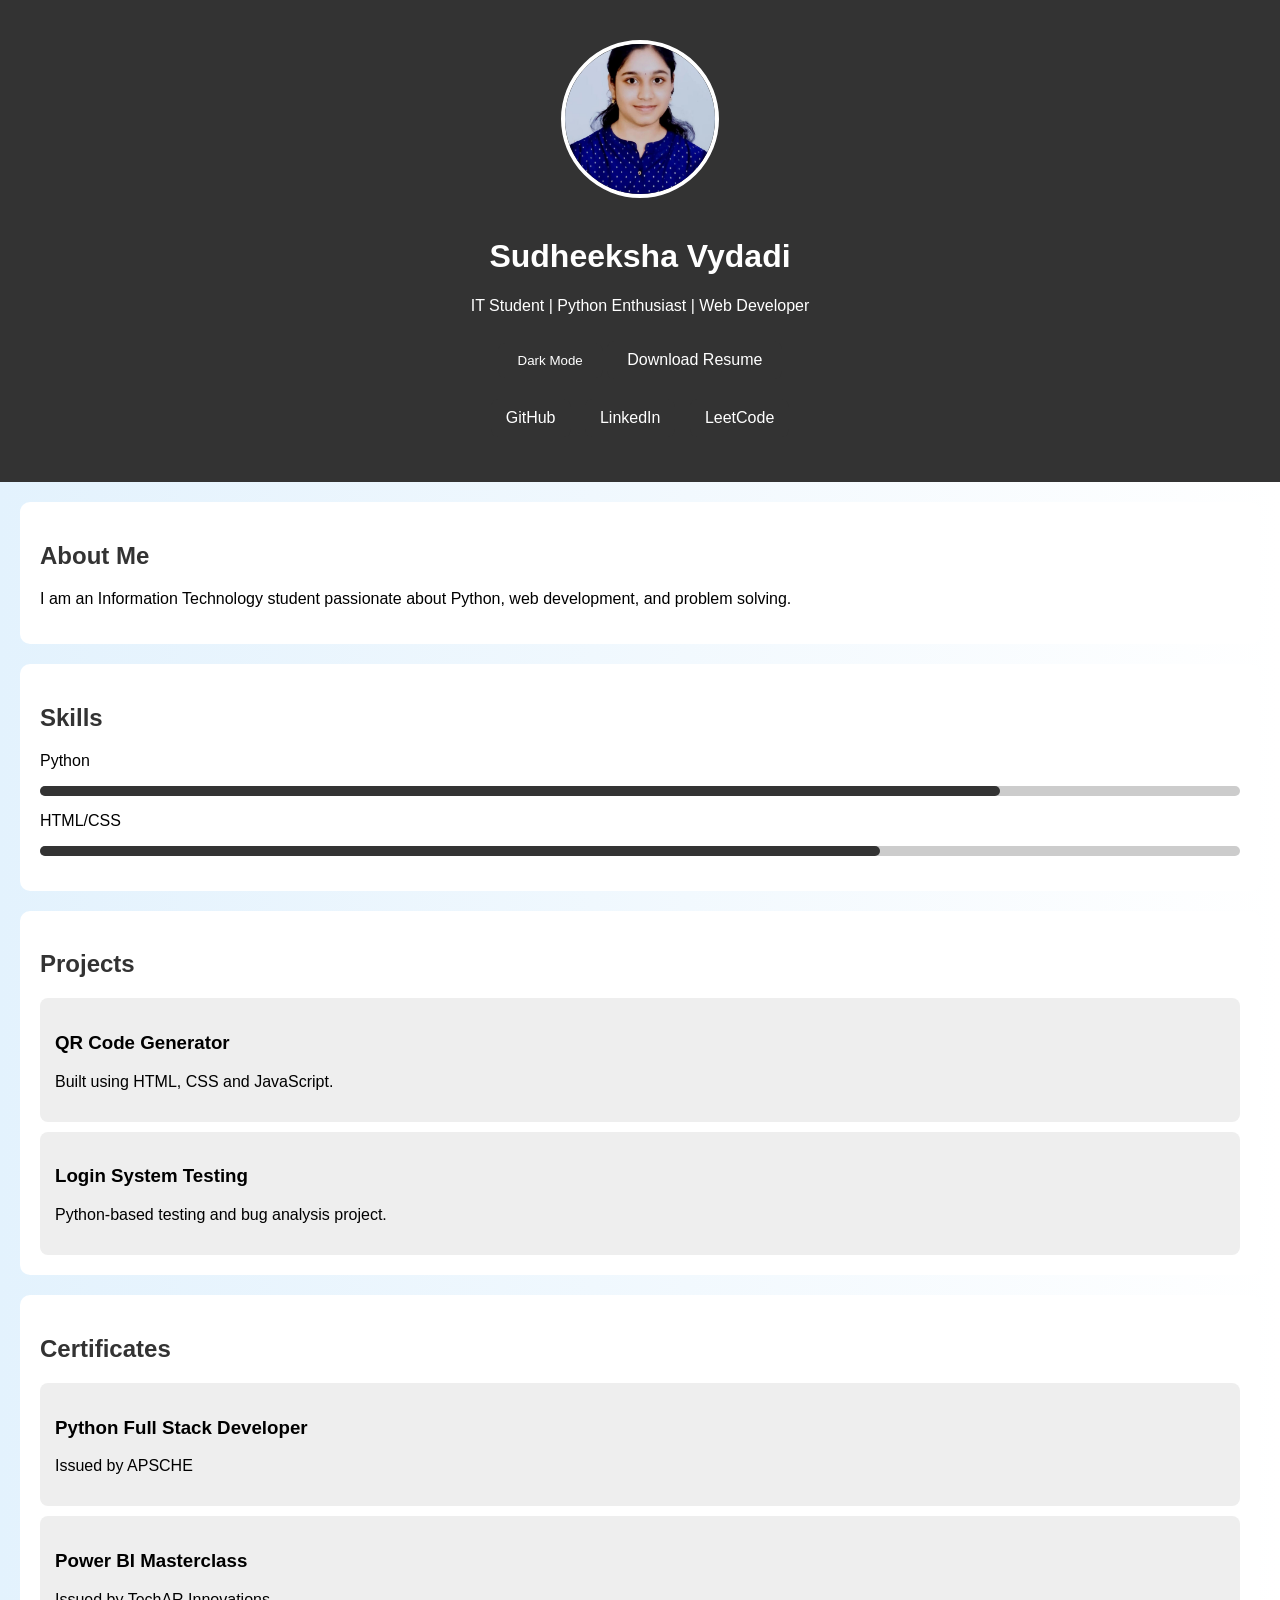
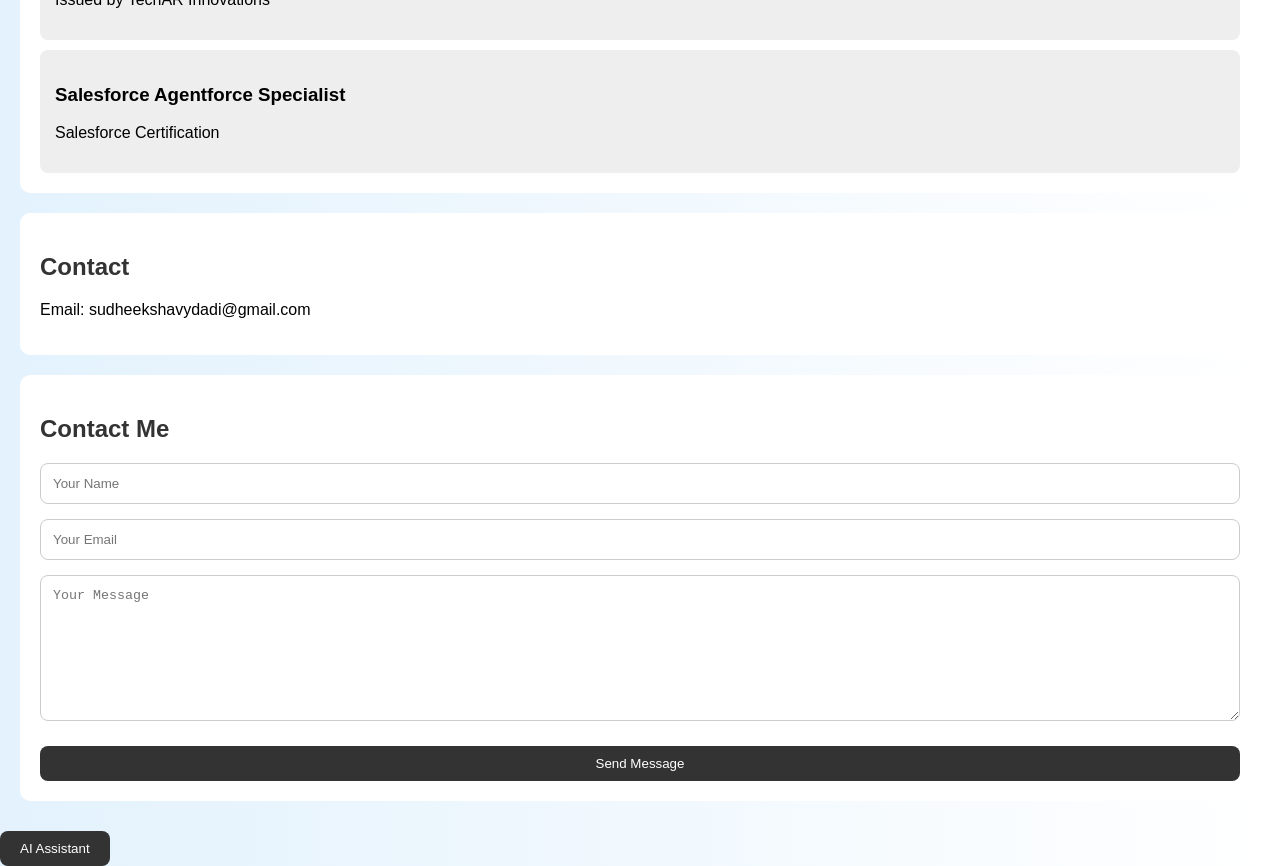
==== index.html @ f21e0cd6 "Add files via upload" ====
<!DOCTYPE html>
<html lang="en">
<head>
    <meta charset="UTF-8">
    <meta name="viewport" content="width=device-width, initial-scale=1.0">
    <title>Sudheeksha Portfolio</title>
    <link rel="stylesheet" href="style.css">
</head>
<body>

    <header>

    <img src="images/profile.jpg" alt="Profile Photo" class="profile-pic">

    <h1>Sudheeksha Vydadi</h1>

    <p>
        IT Student | Python Enthusiast | Web Developer
        <span id="typing"></span>
    </p>

    <button onclick="darkMode()" class="btn">
        Dark Mode
    </button>

<a href="resume.pdf" download class="btn">
    Download Resume
</a>

<div class="social-links">

    <a href="https://github.com/Sudheeksha02 /" target="_blank">GitHub</a>

    <a href="www.linkedin.com/in/sudheeksha-vydadi-b75727293/" target="_blank">LinkedIn</a>

    <a href="https://leetcode.com/u/vydadisudheeksha/" target="_blank">LeetCode</a>

</div>
    </header>

    <section class="about">
        <h2>About Me</h2>
        <p>
            I am an Information Technology student passionate about Python,
            web development, and problem solving.
        </p>
    </section>

    <section class="skills">

    <h2>Skills</h2>

    <p>Python</p>
    <div class="bar">
        <div class="python"></div>
    </div>

    <p>HTML/CSS</p>
    <div class="bar">
        <div class="html"></div>
    </div>

    </section>

    <section class="projects">
        <h2>Projects</h2>

        <div class="project-card">
            <h3>QR Code Generator</h3>
            <p>Built using HTML, CSS and JavaScript.</p>
        </div>

        <div class="project-card">
            <h3>Login System Testing</h3>
            <p>Python-based testing and bug analysis project.</p>
        </div>

    </section>

<section class="certificates">

    <h2>Certificates</h2>

    <div class="project-card">
        <h3>Python Full Stack Developer</h3>
        <p>Issued by APSCHE</p>
    </div>

    <div class="project-card">
        <h3>Power BI Masterclass</h3>
        <p>Issued by TechAR Innovations</p>
    </div>

    <div class="project-card">
        <h3>Salesforce Agentforce Specialist</h3>
        <p>Salesforce Certification</p>
    </div>

</section>

    <section class="contact">
        <h2>Contact</h2>
        <p>Email: sudheekshavydadi@gmail.com</p>
    </section>

    <script src="script.js"></script>

    <section class="contact-form">

    <h2>Contact Me</h2>

    <form>

        <input type="text" placeholder="Your Name" required>

        <input type="email" placeholder="Your Email" required>

        <textarea placeholder="Your Message"></textarea>

        <button type="submit" class="btn">
            Send Message
        </button>

    </form>

</section>

<div class="chatbot">

    <button onclick="showMessage()" class="btn">
        AI Assistant
    </button>

</div>

</body>
</html>
---- style.css ----
html {
    scroll-behavior: smooth;
}
body {
    font-family: Arial, sans-serif;
    margin: 0;
    padding: 0;
    background: linear-gradient(to right, #e3f2fd, #ffffff);
}

header {
    background-color: #333;
    color: white;
    text-align: center;
    padding: 40px;
}

section {
    padding: 20px;
    margin: 20px;
    background: white;
    border-radius: 10px;
}

h2 {
    color: #333;
}

.project-card {
    background: #eee;
    padding: 15px;
    margin-top: 10px;
    border-radius: 8px;
}

.profile-pic {
    width: 150px;
    height: 150px;
    border-radius: 50%;
    object-fit: cover;
    border: 4px solid white;
    margin-bottom: 15px;
}

.project-card:hover {
    transform: scale(1.03);
    background: #dfe9f3;
}

.bar {
    width: 100%;
    background: #ccc;
    border-radius: 10px;
    margin-bottom: 15px;
}

.python {
    width: 80%;
    height: 10px;
    background: #333;
    border-radius: 10px;
}

.html {
    width: 70%;
    height: 10px;
    background: #333;
    border-radius: 10px;
}

.social-links {
    margin-top: 15px;
}

.social-links a {
    text-decoration: none;
    color: white;
    background: #333;
    padding: 10px 15px;
    margin: 5px;
    border-radius: 8px;
    display: inline-block;
}

.social-links a:hover {
    background: #555;
}

@media (max-width: 768px) {

    header {
        padding: 20px;
    }

    .profile-pic {
        width: 120px;
        height: 120px;
    }

    section {
        margin: 10px;
        padding: 15px;
    }

    h1 {
        font-size: 24px;
    }

}

.btn {
    background: #333;
    color: white;
    padding: 10px 20px;
    border: none;
    border-radius: 8px;
    text-decoration: none;
    cursor: pointer;
    margin-top: 10px;
    display: inline-block;
}

.btn:hover {
    background: #555;
}

section {
    animation: fadeIn 1s ease;
}

@keyframes fadeIn {

    from {
        opacity: 0;
        transform: translateY(20px);
    }

    to {
        opacity: 1;
        transform: translateY(0);
    }
}

.contact-form form {
    display: flex;
    flex-direction: column;
}

.contact-form input,
.contact-form textarea {

    margin-bottom: 15px;
    padding: 12px;
    border-radius: 8px;
    border: 1px solid #ccc;
}

.contact-form textarea {
    height: 120px;
}
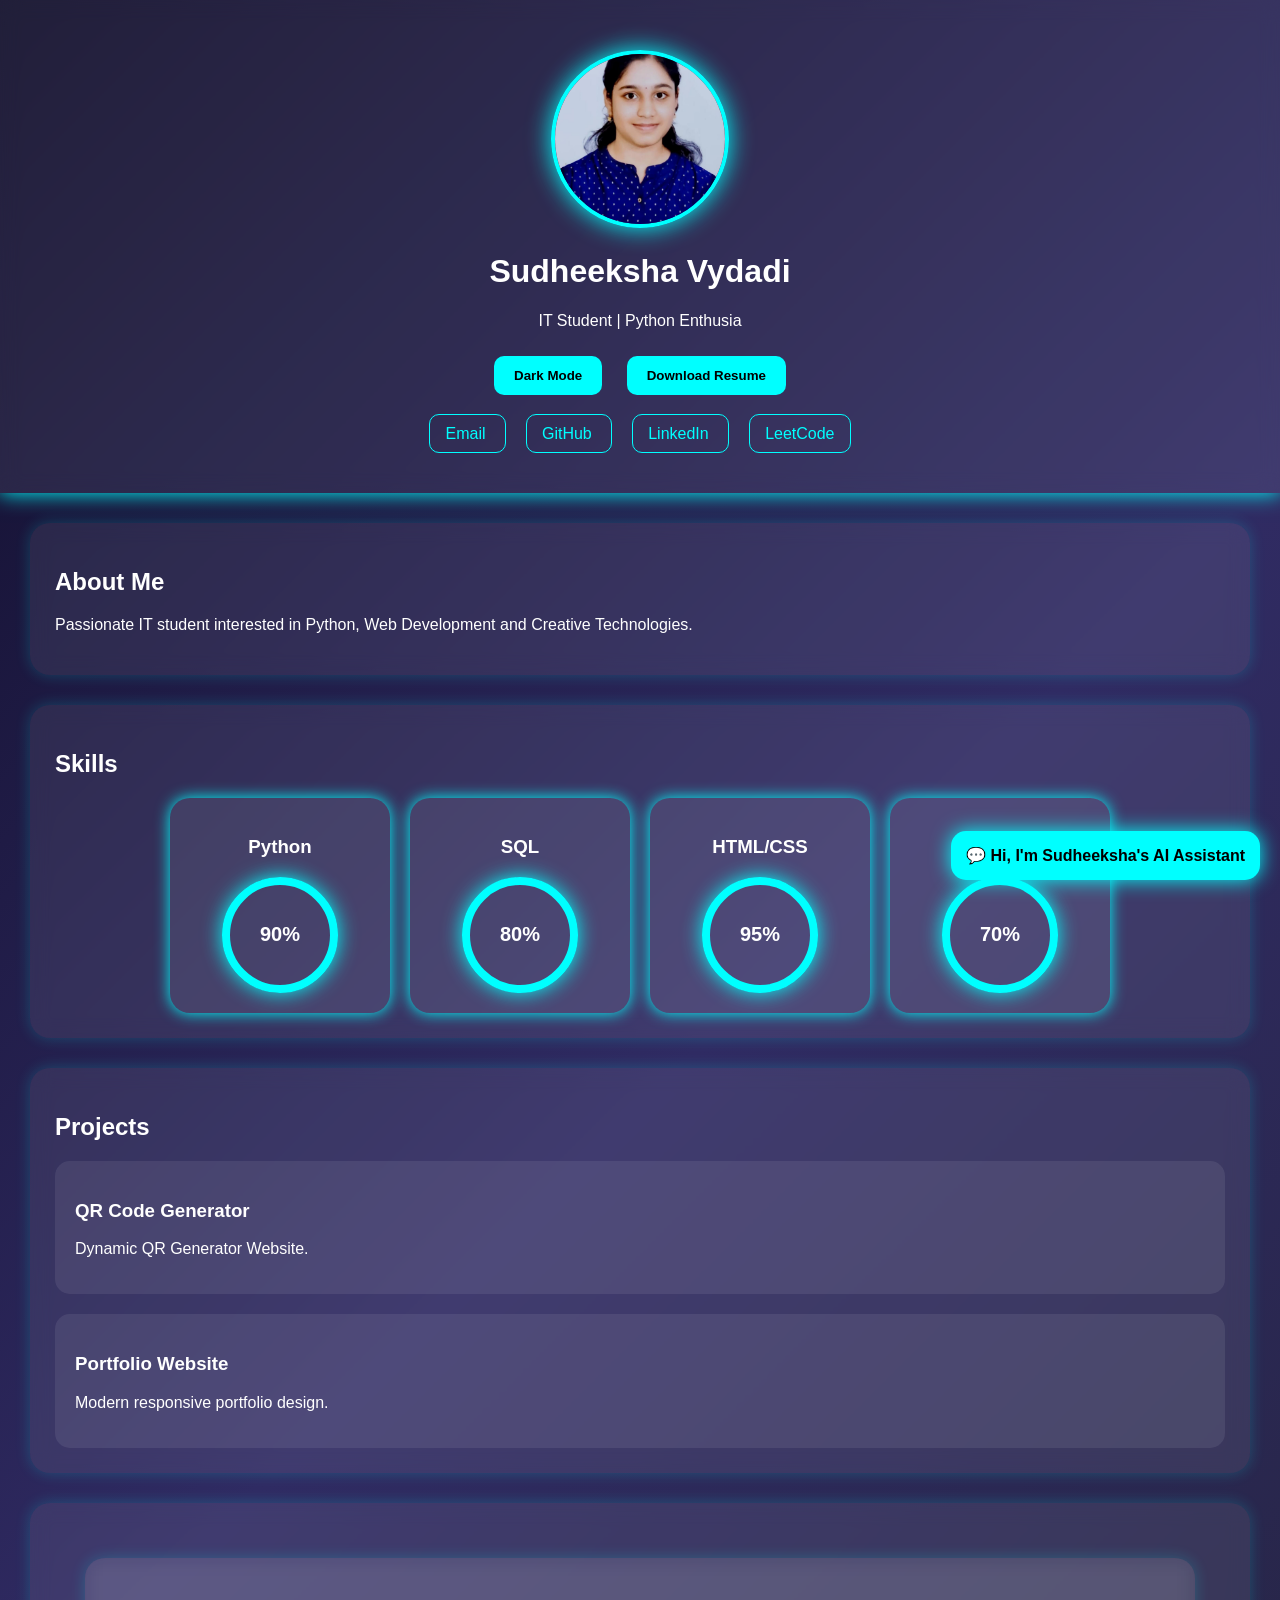
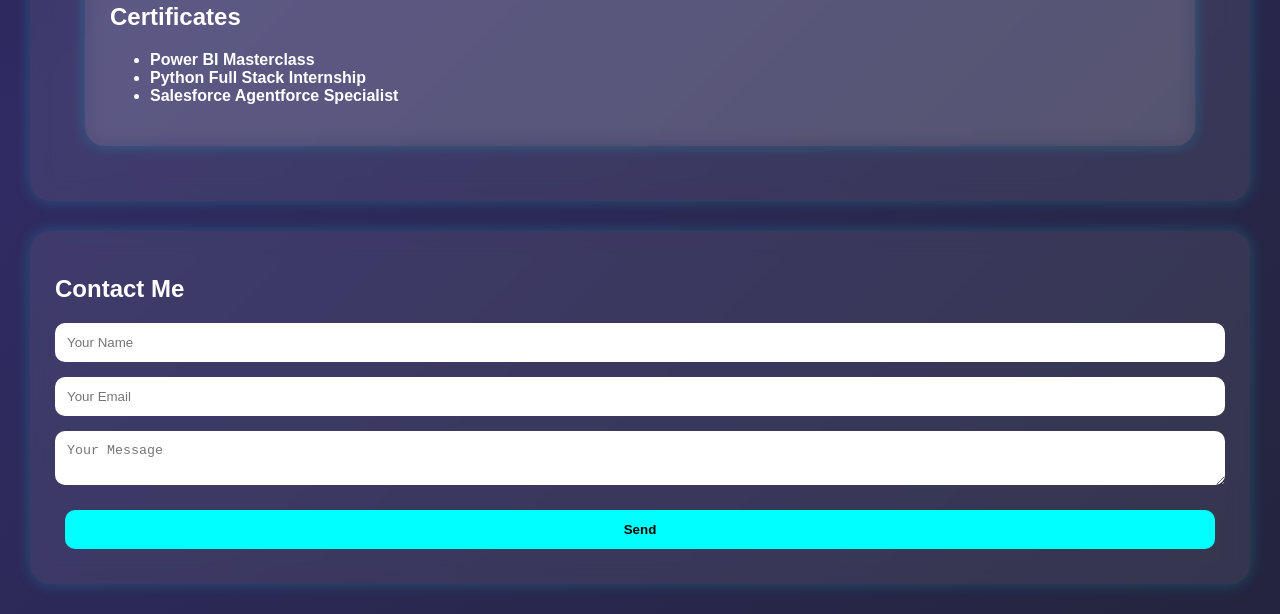
==== commit 1a9ab3ba: "Add files via upload" ====
--- a/index.html
+++ b/index.html
@@ -1,137 +1,184 @@
 <!DOCTYPE html>
 <html lang="en">
+
 <head>
+
     <meta charset="UTF-8">
+
     <meta name="viewport" content="width=device-width, initial-scale=1.0">
+
     <title>Sudheeksha Portfolio</title>
+
     <link rel="stylesheet" href="style.css">
+
 </head>
+
 <body>
+
+  <div id="progress-bar"></div>
 
     <header>
 
-    <img src="images/profile.jpg" alt="Profile Photo" class="profile-pic">
+        <img src="images/profile.jpg" class="profile-pic">
 
-    <h1>Sudheeksha Vydadi</h1>
+        <h1>Sudheeksha Vydadi</h1>
 
-    <p>
-        IT Student | Python Enthusiast | Web Developer
-        <span id="typing"></span>
-    </p>
+        <p>
+            IT Student |
+            <span id="typing"></span>
+        </p>
 
-    <button onclick="darkMode()" class="btn">
-        Dark Mode
-    </button>
+        <button onclick="darkMode()" class="btn">
+            Dark Mode
+        </button>
 
-<a href="resume.pdf" download class="btn">
-    Download Resume
-</a>
+        <a href="resume.pdf" target="_blank">
+            <button class="btn">
+                Download Resume
+            </button>
+        </a>
 
 <div class="social-links">
 
-    <a href="https://github.com/Sudheeksha02 /" target="_blank">GitHub</a>
+    <a href="mailto:sudheekshavydadi@gmail.com" target="_blank">
+        Email
+    </a>
 
-    <a href="www.linkedin.com/in/sudheeksha-vydadi-b75727293/" target="_blank">LinkedIn</a>
+    <a href="https://github.com/Sudheeksha02" target="_blank">
+        GitHub
+    </a>
 
-    <a href="https://leetcode.com/u/vydadisudheeksha/" target="_blank">LeetCode</a>
+    <a href="https://linkedin.com/in/sudheeksha-vydadi-b75727293" target="_blank">
+        LinkedIn
+    </a>
+
+    <a href="https://leetcode.com/u/vydadisudheeksha/" target="_blank">
+        LeetCode
+    </a>
 
 </div>
+
     </header>
 
-    <section class="about">
+    <section>
+
         <h2>About Me</h2>
+
         <p>
-            I am an Information Technology student passionate about Python,
-            web development, and problem solving.
+            Passionate IT student interested in
+            Python, Web Development and Creative Technologies.
         </p>
-    </section>
-
-    <section class="skills">
-
-    <h2>Skills</h2>
-
-    <p>Python</p>
-    <div class="bar">
-        <div class="python"></div>
-    </div>
-
-    <p>HTML/CSS</p>
-    <div class="bar">
-        <div class="html"></div>
-    </div>
 
     </section>
 
-    <section class="projects">
+    <section>
+
+        <h2>Skills</h2>
+
+        <div class="skills-container">
+
+            <div class="skill-card">
+                <h3>Python</h3>
+                <div class="circle">90%</div>
+            </div>
+
+            <div class="skill-card">
+                <h3>SQL</h3>
+                <div class="circle">80%</div>
+            </div>
+
+            <div class="skill-card">
+                <h3>HTML/CSS</h3>
+                <div class="circle">95%</div>
+            </div>
+
+            <div class="skill-card">
+                <h3>JavaScript</h3>
+                <div class="circle">70%</div>
+            </div>
+
+        </div>
+
+    </section>
+
+    <section>
+
         <h2>Projects</h2>
 
         <div class="project-card">
             <h3>QR Code Generator</h3>
-            <p>Built using HTML, CSS and JavaScript.</p>
+            <p>Dynamic QR Generator Website.</p>
         </div>
 
         <div class="project-card">
-            <h3>Login System Testing</h3>
-            <p>Python-based testing and bug analysis project.</p>
+            <h3>Portfolio Website</h3>
+            <p>Modern responsive portfolio design.</p>
         </div>
 
     </section>
 
-<section class="certificates">
+    <section>
+        <section class="certificates">
 
     <h2>Certificates</h2>
 
-    <div class="project-card">
-        <h3>Python Full Stack Developer</h3>
-        <p>Issued by APSCHE</p>
-    </div>
+    <ul>
 
-    <div class="project-card">
-        <h3>Power BI Masterclass</h3>
-        <p>Issued by TechAR Innovations</p>
-    </div>
+        <li>
+            <a href="#" target="_blank">
+                Power BI Masterclass
+            </a>
+        </li>
 
-    <div class="project-card">
-        <h3>Salesforce Agentforce Specialist</h3>
-        <p>Salesforce Certification</p>
-    </div>
+        <li>
+            <a href="#" target="_blank">
+                Python Full Stack Internship
+            </a>
+        </li>
+
+        <li>
+            <a href="#" target="_blank">
+                Salesforce Agentforce Specialist
+            </a>
+        </li>
+
+    </ul>
 
 </section>
+        </ul>
 
-    <section class="contact">
-        <h2>Contact</h2>
-        <p>Email: sudheekshavydadi@gmail.com</p>
     </section>
+
+    <section class="contact-form">
+
+        <h2>Contact Me</h2>
+
+        <form action="https://formsubmit.co/sudheekshavydadi@gmail.com" method="POST">
+
+            <input type="text" placeholder="Your Name">
+
+            <input type="email" placeholder="Your Email">
+
+            <textarea placeholder="Your Message"></textarea>
+
+            <button type="submit" class="btn">
+                Send
+            </button>
+
+        </form>
+
+    </section>
+
+    <div class="chatbot">
+
+        💬 Hi, I'm Sudheeksha's AI Assistant
+
+    </div>
 
     <script src="script.js"></script>
 
-    <section class="contact-form">
-
-    <h2>Contact Me</h2>
-
-    <form>
-
-        <input type="text" placeholder="Your Name" required>
-
-        <input type="email" placeholder="Your Email" required>
-
-        <textarea placeholder="Your Message"></textarea>
-
-        <button type="submit" class="btn">
-            Send Message
-        </button>
-
-    </form>
-
-</section>
-
-<div class="chatbot">
-
-    <button onclick="showMessage()" class="btn">
-        AI Assistant
-    </button>
-
-</div>
+  <div class="particles"></div>
 
 </body>
+
 </html>
--- a/style.css
+++ b/style.css
@@ -1,148 +1,174 @@
-html {
-    scroll-behavior: smooth;
-}
 body {
+
+    margin: 0;
+
     font-family: Arial, sans-serif;
-    margin: 0;
-    padding: 0;
-    background: linear-gradient(to right, #e3f2fd, #ffffff);
+
+    background: linear-gradient(
+        135deg,
+        #0f0c29,
+        #302b63,
+        #24243e
+    );
+
+    color: white;
 }
 
 header {
-    background-color: #333;
-    color: white;
+
     text-align: center;
-    padding: 40px;
+
+    padding: 50px;
+
+    background: rgba(255,255,255,0.08);
+
+    backdrop-filter: blur(10px);
+
+    box-shadow: 0 0 20px cyan;
+}
+
+.profile-pic {
+
+    width: 170px;
+
+    height: 170px;
+
+    border-radius: 50%;
+
+    border: 4px solid cyan;
+
+    object-fit: cover;
+
+    box-shadow: 0 0 25px cyan;
+}
+
+.btn {
+
+    margin: 10px;
+
+    padding: 12px 20px;
+
+    border: none;
+
+    border-radius: 10px;
+
+    background: cyan;
+
+    color: black;
+
+    font-weight: bold;
+
+    cursor: pointer;
+
+    transition: 0.4s;
+}
+
+.btn:hover {
+
+    transform: scale(1.1);
+
+    box-shadow: 0 0 20px cyan;
 }
 
 section {
+
+    margin: 30px;
+
+    padding: 25px;
+
+    border-radius: 20px;
+
+    background: rgba(255,255,255,0.08);
+
+    backdrop-filter: blur(10px);
+
+    box-shadow: 0 0 15px rgba(0,255,255,0.2);
+
+    transition: 0.4s;
+}
+
+section:hover {
+
+    transform: translateY(-5px);
+
+    box-shadow: 0 0 25px cyan;
+}
+
+.skills-container {
+
+    display: flex;
+
+    flex-wrap: wrap;
+
+    gap: 20px;
+
+    justify-content: center;
+}
+
+.skill-card {
+
+    width: 180px;
+
     padding: 20px;
-    margin: 20px;
-    background: white;
-    border-radius: 10px;
-}
-
-h2 {
-    color: #333;
+
+    border-radius: 20px;
+
+    text-align: center;
+
+    background: rgba(255,255,255,0.08);
+
+    box-shadow: 0 0 15px cyan;
+}
+
+.circle {
+
+    width: 100px;
+
+    height: 100px;
+
+    margin: auto;
+
+    border-radius: 50%;
+
+    border: 8px solid cyan;
+
+    display: flex;
+
+    justify-content: center;
+
+    align-items: center;
+
+    font-size: 20px;
+
+    font-weight: bold;
+
+    box-shadow: 0 0 20px cyan;
 }
 
 .project-card {
-    background: #eee;
-    padding: 15px;
-    margin-top: 10px;
-    border-radius: 8px;
-}
-
-.profile-pic {
-    width: 150px;
-    height: 150px;
-    border-radius: 50%;
-    object-fit: cover;
-    border: 4px solid white;
-    margin-bottom: 15px;
+
+    padding: 20px;
+
+    margin-top: 20px;
+
+    border-radius: 15px;
+
+    background: rgba(255,255,255,0.08);
+
+    transition: 0.4s;
 }
 
 .project-card:hover {
+
     transform: scale(1.03);
-    background: #dfe9f3;
-}
-
-.bar {
-    width: 100%;
-    background: #ccc;
-    border-radius: 10px;
-    margin-bottom: 15px;
-}
-
-.python {
-    width: 80%;
-    height: 10px;
-    background: #333;
-    border-radius: 10px;
-}
-
-.html {
-    width: 70%;
-    height: 10px;
-    background: #333;
-    border-radius: 10px;
-}
-
-.social-links {
-    margin-top: 15px;
-}
-
-.social-links a {
-    text-decoration: none;
-    color: white;
-    background: #333;
-    padding: 10px 15px;
-    margin: 5px;
-    border-radius: 8px;
-    display: inline-block;
-}
-
-.social-links a:hover {
-    background: #555;
-}
-
-@media (max-width: 768px) {
-
-    header {
-        padding: 20px;
-    }
-
-    .profile-pic {
-        width: 120px;
-        height: 120px;
-    }
-
-    section {
-        margin: 10px;
-        padding: 15px;
-    }
-
-    h1 {
-        font-size: 24px;
-    }
-
-}
-
-.btn {
-    background: #333;
-    color: white;
-    padding: 10px 20px;
-    border: none;
-    border-radius: 8px;
-    text-decoration: none;
-    cursor: pointer;
-    margin-top: 10px;
-    display: inline-block;
-}
-
-.btn:hover {
-    background: #555;
-}
-
-section {
-    animation: fadeIn 1s ease;
-}
-
-@keyframes fadeIn {
-
-    from {
-        opacity: 0;
-        transform: translateY(20px);
-    }
-
-    to {
-        opacity: 1;
-        transform: translateY(0);
-    }
+
+    box-shadow: 0 0 20px cyan;
 }
 
 .contact-form form {
+
     display: flex;
+
     flex-direction: column;
 }
 
@@ -150,11 +176,130 @@
 .contact-form textarea {
 
     margin-bottom: 15px;
+
     padding: 12px;
-    border-radius: 8px;
-    border: 1px solid #ccc;
-}
-
-.contact-form textarea {
-    height: 120px;
+
+    border-radius: 10px;
+
+    border: none;
+}
+
+.chatbot {
+
+    position: fixed;
+
+    bottom: 20px;
+
+    right: 20px;
+
+    background: cyan;
+
+    color: black;
+
+    padding: 15px;
+
+    border-radius: 15px;
+
+    font-weight: bold;
+
+    box-shadow: 0 0 20px cyan;
+}
+
+.dark {
+
+    background: black;
+}
+
+@media (max-width: 768px) {
+
+    .skills-container {
+
+        flex-direction: column;
+
+        align-items: center;
+    }
+
+    section {
+
+        margin: 15px;
+    }
+}
+
+.social-links {
+
+    margin-top: 20px;
+}
+
+.social-links a {
+
+    text-decoration: none;
+
+    color: cyan;
+
+    margin: 10px;
+
+    padding: 10px 15px;
+
+    border: 1px solid cyan;
+
+    border-radius: 10px;
+
+    transition: 0.4s;
+}
+
+.social-links a:hover {
+
+    background: cyan;
+
+    color: black;
+
+    box-shadow: 0 0 20px cyan;
+}
+#progress-bar {
+
+    position: fixed;
+
+    top: 0;
+
+    left: 0;
+
+    width: 0%;
+
+    height: 5px;
+
+    background: cyan;
+
+    z-index: 999;
+
+    box-shadow: 0 0 10px cyan;
+}
+
+.particles {
+
+    position: fixed;
+
+    width: 100%;
+
+    height: 100%;
+
+    background-image:
+    radial-gradient(cyan 1px,
+    transparent 1px);
+
+    background-size: 40px 40px;
+
+    opacity: 0.1;
+
+    z-index: -1;
+}
+.certificates a {
+    color: white;
+    text-decoration: none;
+    font-weight: bold;
+    transition: 0.3s;
+}
+
+.certificates a:hover {
+    color: cyan;
+    text-shadow: 0 0 10px cyan;
 }
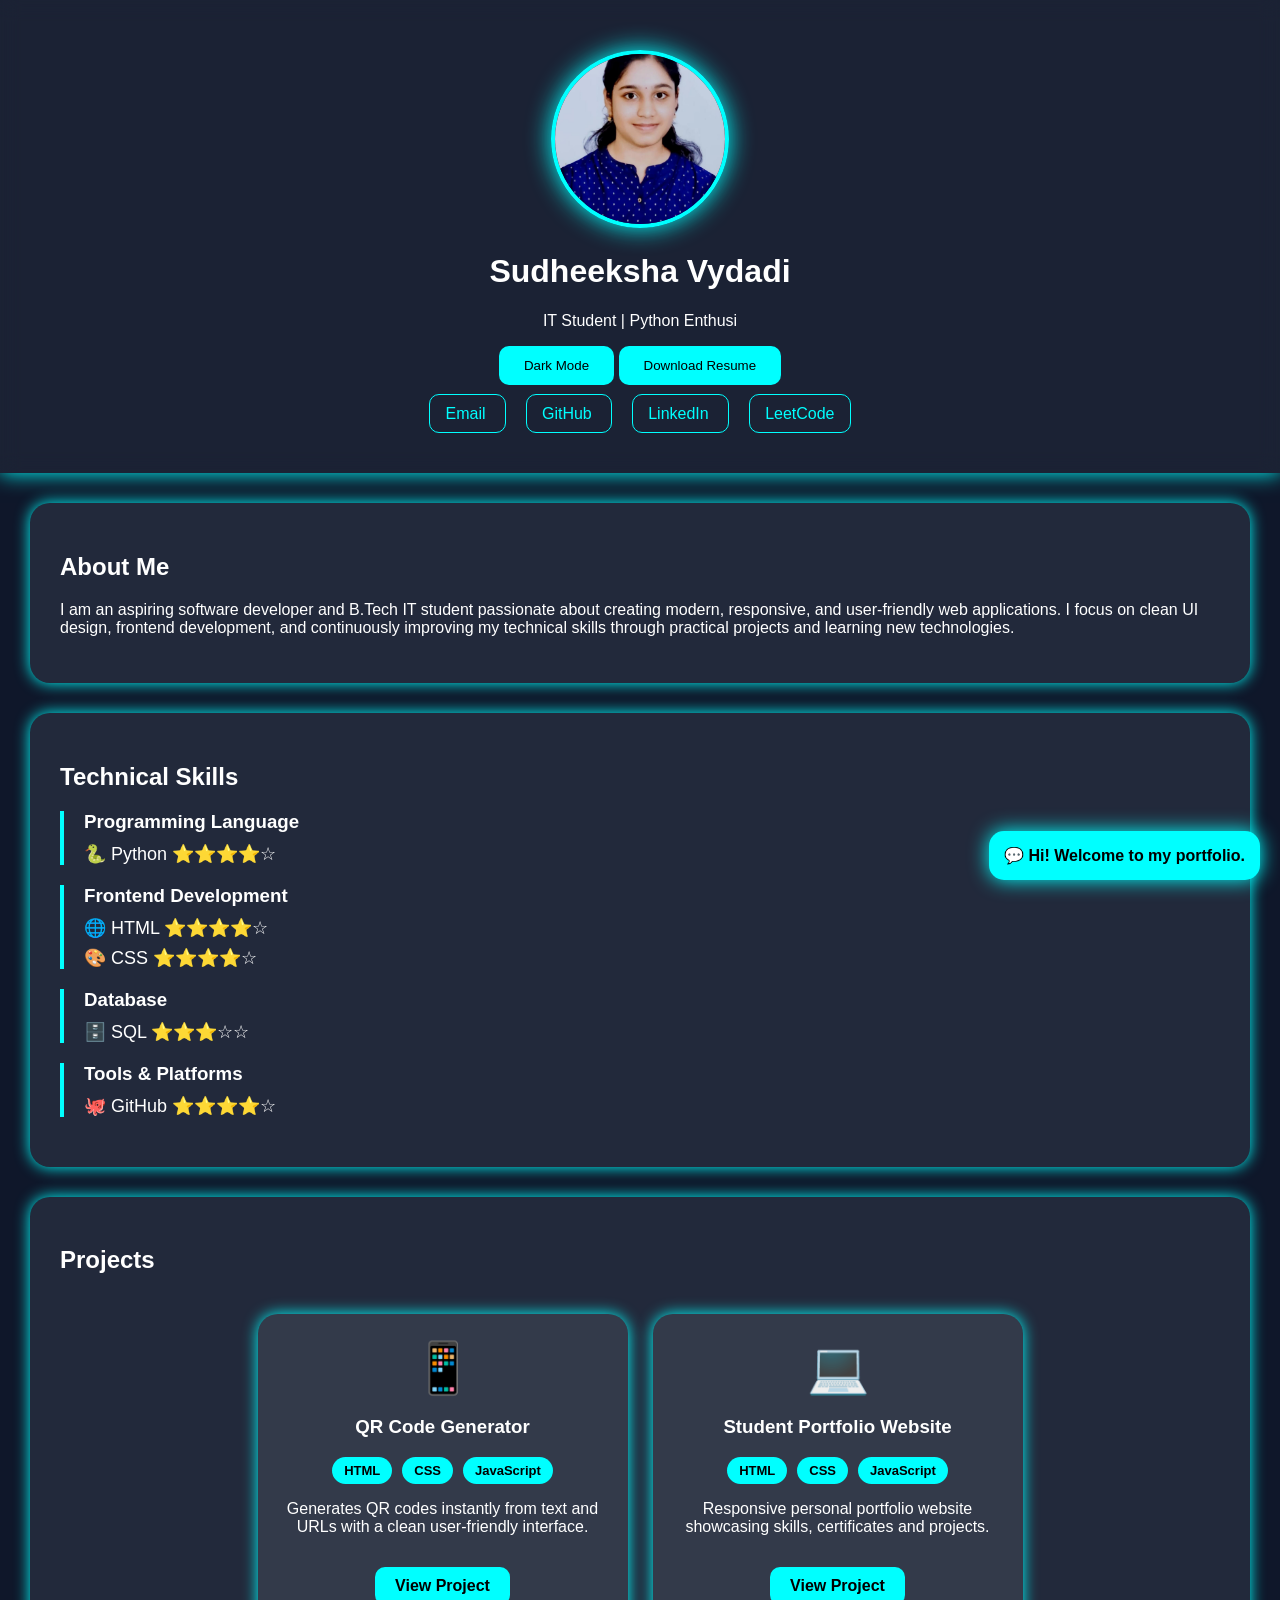
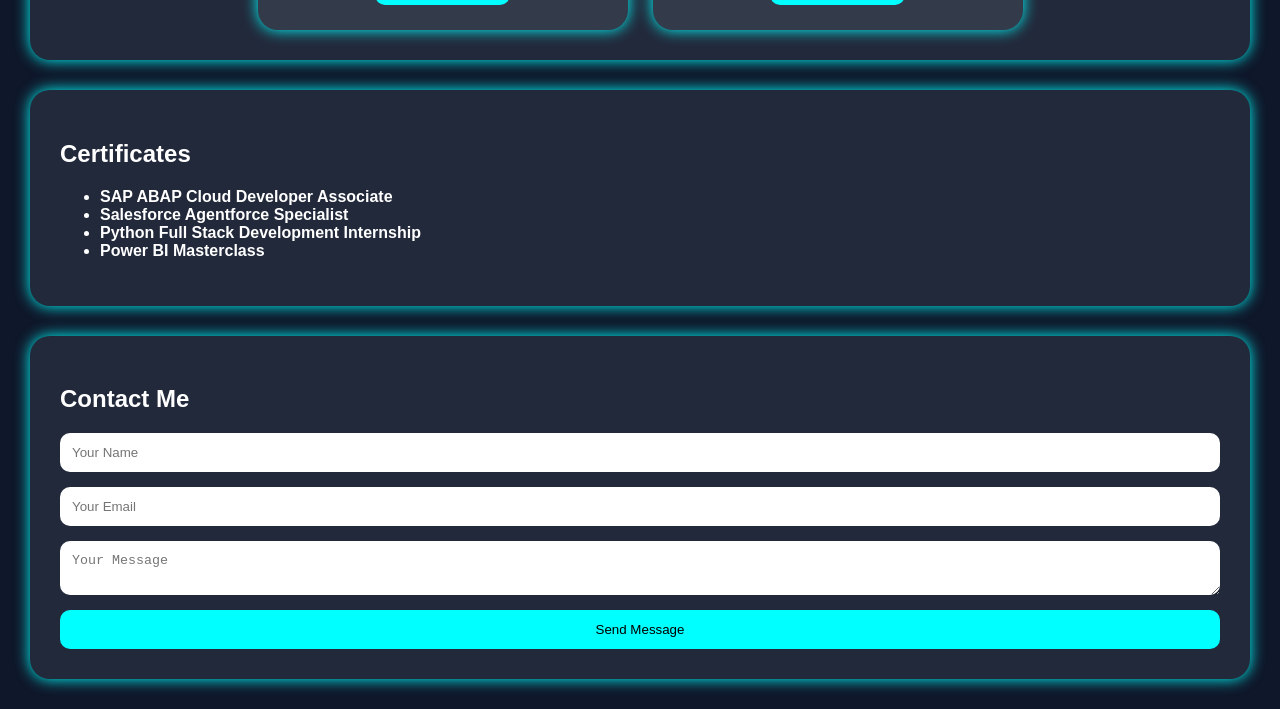
==== commit 1e39fdb6: "Portfolio updated" ====
--- a/index.html
+++ b/index.html
@@ -1,184 +1,226 @@
-<!DOCTYPE html>
-<html lang="en">
-
-<head>
-
-    <meta charset="UTF-8">
-
-    <meta name="viewport" content="width=device-width, initial-scale=1.0">
-
-    <title>Sudheeksha Portfolio</title>
-
-    <link rel="stylesheet" href="style.css">
-
-</head>
-
-<body>
-
-  <div id="progress-bar"></div>
-
-    <header>
-
-        <img src="images/profile.jpg" class="profile-pic">
-
-        <h1>Sudheeksha Vydadi</h1>
-
-        <p>
-            IT Student |
-            <span id="typing"></span>
-        </p>
-
-        <button onclick="darkMode()" class="btn">
-            Dark Mode
-        </button>
-
-        <a href="resume.pdf" target="_blank">
-            <button class="btn">
-                Download Resume
-            </button>
-        </a>
-
-<div class="social-links">
-
-    <a href="mailto:sudheekshavydadi@gmail.com" target="_blank">
-        Email
-    </a>
-
-    <a href="https://github.com/Sudheeksha02" target="_blank">
-        GitHub
-    </a>
-
-    <a href="https://linkedin.com/in/sudheeksha-vydadi-b75727293" target="_blank">
-        LinkedIn
-    </a>
-
-    <a href="https://leetcode.com/u/vydadisudheeksha/" target="_blank">
-        LeetCode
-    </a>
-
-</div>
-
-    </header>
-
-    <section>
-
-        <h2>About Me</h2>
-
-        <p>
-            Passionate IT student interested in
-            Python, Web Development and Creative Technologies.
-        </p>
-
-    </section>
-
-    <section>
-
-        <h2>Skills</h2>
-
-        <div class="skills-container">
-
-            <div class="skill-card">
-                <h3>Python</h3>
-                <div class="circle">90%</div>
-            </div>
-
-            <div class="skill-card">
-                <h3>SQL</h3>
-                <div class="circle">80%</div>
-            </div>
-
-            <div class="skill-card">
-                <h3>HTML/CSS</h3>
-                <div class="circle">95%</div>
-            </div>
-
-            <div class="skill-card">
-                <h3>JavaScript</h3>
-                <div class="circle">70%</div>
-            </div>
-
-        </div>
-
-    </section>
-
-    <section>
-
-        <h2>Projects</h2>
-
-        <div class="project-card">
-            <h3>QR Code Generator</h3>
-            <p>Dynamic QR Generator Website.</p>
-        </div>
-
-        <div class="project-card">
-            <h3>Portfolio Website</h3>
-            <p>Modern responsive portfolio design.</p>
-        </div>
-
-    </section>
-
-    <section>
-        <section class="certificates">
-
-    <h2>Certificates</h2>
-
-    <ul>
-
-        <li>
-            <a href="#" target="_blank">
-                Power BI Masterclass
-            </a>
-        </li>
-
-        <li>
-            <a href="#" target="_blank">
-                Python Full Stack Internship
-            </a>
-        </li>
-
-        <li>
-            <a href="#" target="_blank">
-                Salesforce Agentforce Specialist
-            </a>
-        </li>
-
-    </ul>
-
-</section>
-        </ul>
-
-    </section>
-
-    <section class="contact-form">
-
-        <h2>Contact Me</h2>
-
-        <form action="https://formsubmit.co/sudheekshavydadi@gmail.com" method="POST">
-
-            <input type="text" placeholder="Your Name">
-
-            <input type="email" placeholder="Your Email">
-
-            <textarea placeholder="Your Message"></textarea>
-
-            <button type="submit" class="btn">
-                Send
-            </button>
-
-        </form>
-
-    </section>
-
-    <div class="chatbot">
-
-        💬 Hi, I'm Sudheeksha's AI Assistant
-
-    </div>
-
-    <script src="script.js"></script>
-
-  <div class="particles"></div>
-
-</body>
-
+<!DOCTYPE html>
+<html lang="en">
+
+<head>
+    <meta charset="UTF-8">
+    <meta name="viewport" content="width=device-width, initial-scale=1.0">
+    <title>Sudheeksha Portfolio</title>
+    <link rel="stylesheet" href="style.css">
+</head>
+
+<body>
+
+    <div id="progress-bar"></div>
+
+    <header>
+
+        <img src="images/profile.jpg" class="profile-pic">
+
+        <h1>Sudheeksha Vydadi</h1>
+
+        <p>
+            IT Student |
+            <span id="typing"></span>
+        </p>
+
+        <button onclick="darkMode()" class="btn">
+            Dark Mode
+        </button>
+
+        <a href="resume.pdf" target="_blank">
+            <button class="btn">
+                Download Resume
+            </button>
+        </a>
+
+        <div class="social-links">
+
+            <a href="mailto:sudheekshavydadi@gmail.com">
+                Email
+            </a>
+
+            <a href="https://github.com/Sudheeksha02" target="_blank">
+                GitHub
+            </a>
+
+            <a href="https://linkedin.com/in/sudheeksha-vydadi-b75727293" target="_blank">
+                LinkedIn
+            </a>
+
+            <a href="https://leetcode.com/u/vydadisudheeksha/" target="_blank">
+                LeetCode
+            </a>
+
+        </div>
+
+    </header>
+
+    <!-- ABOUT -->
+
+    <section id="about">
+
+        <h2>About Me</h2>
+
+        <p>
+            I am an aspiring software developer and B.Tech IT student passionate about creating modern,
+            responsive, and user-friendly web applications. I focus on clean UI design,
+            frontend development, and continuously improving my technical skills through
+            practical projects and learning new technologies.
+        </p>
+
+    </section>
+
+    <!-- SKILLS -->
+
+    <section id="skills">
+
+    <h2>Technical Skills</h2>
+
+    <div class="skill-category">
+    <h3>Programming Language</h3>
+    <p>🐍 Python ⭐⭐⭐⭐☆</p>
+</div>
+
+<div class="skill-category">
+    <h3>Frontend Development</h3>
+    <p>🌐 HTML ⭐⭐⭐⭐☆</p>
+    <p>🎨 CSS ⭐⭐⭐⭐☆</p>
+</div>
+
+<div class="skill-category">
+    <h3>Database</h3>
+    <p>🗄️ SQL ⭐⭐⭐☆☆</p>
+</div>
+
+<div class="skill-category">
+    <h3>Tools & Platforms</h3>
+    <p>🐙 GitHub ⭐⭐⭐⭐☆</p>
+</div>
+
+</section>
+
+    <!-- PROJECTS -->
+
+    <section id="projects">
+
+    <h2>Projects</h2>
+
+    <div class="projects-container">
+
+        <div class="project-card">
+
+            <div class="project-icon">📱</div>
+
+            <h3>QR Code Generator</h3>
+
+            <div class="tech-stack">
+                <span>HTML</span>
+                <span>CSS</span>
+                <span>JavaScript</span>
+            </div>
+
+            <p>
+                Generates QR codes instantly from text and URLs with a clean user-friendly interface.
+            </p>
+
+            <a href="YOUR_GITHUB_LINK" target="_blank" class="project-btn">
+                View Project
+            </a>
+
+        </div>
+
+        <div class="project-card">
+
+            <div class="project-icon">💻</div>
+
+            <h3>Student Portfolio Website</h3>
+
+            <div class="tech-stack">
+                <span>HTML</span>
+                <span>CSS</span>
+                <span>JavaScript</span>
+            </div>
+
+            <p>
+                Responsive personal portfolio website showcasing skills, certificates and projects.
+            </p>
+
+            <a href="YOUR_GITHUB_LINK" target="_blank" class="project-btn">
+                View Project
+            </a>
+
+        </div>
+
+    </div>
+
+</section>
+
+    <!-- CERTIFICATES -->
+
+    <section class="certificates">
+
+        <h2>Certificates</h2>
+
+        <ul>
+
+    <li>
+        <a href="https://drive.google.com/file/d/1lMYAMYh0lyj6Qc3VEWHPuq5QW7JbZGQ_/view?usp=sharing" target="_blank">
+            SAP ABAP Cloud Developer Associate
+        </a>
+    </li>
+
+    <li>
+        <a href="https://drive.google.com/file/d/1GV9tC7lNuH97Q9j9Hue0yiNf9JGOrpWC/view?usp=sharing" target="_blank">
+            Salesforce Agentforce Specialist
+        </a>
+    </li>
+
+    <li>
+        <a href="https://drive.google.com/file/d/1A_77RI1RudDIv2Agkr7TY2UHFU8W1Niy/view?usp=sharing" target="_blank">
+            Python Full Stack Development Internship
+        </a>
+    </li>
+
+    <li>
+        <a href="https://drive.google.com/file/d/1RMo62B4-idDJcNVbULQBoCHDvSKqVZRG/view?usp=sharing" target="_blank">
+            Power BI Masterclass
+        </a>
+    </li>
+
+</ul>
+
+    </section>
+
+    <!-- CONTACT -->
+
+    <section class="contact-form" id="contact">
+
+        <h2>Contact Me</h2>
+
+        <form action="https://formspree.io/f/xeozzqjg" method="POST">
+
+            <input type="text" name="name" placeholder="Your Name" required>
+
+            <input type="email" name="email" placeholder="Your Email" required>
+
+            <textarea name="message" placeholder="Your Message" required></textarea>
+
+            <button type="submit" class="btn">
+                Send Message
+            </button>
+
+        </form>
+
+    </section>
+
+    <!-- CHATBOT -->
+
+    <div class="chatbot">
+        💬 Hi! Welcome to my portfolio.
+    </div>
+
+    <script src="script.js"></script>
+
+</body>
+
 </html>
--- a/style.css
+++ b/style.css
@@ -1,305 +1,403 @@
-body {
-
-    margin: 0;
-
-    font-family: Arial, sans-serif;
-
-    background: linear-gradient(
-        135deg,
-        #0f0c29,
-        #302b63,
-        #24243e
-    );
-
-    color: white;
-}
-
-header {
-
-    text-align: center;
-
-    padding: 50px;
-
-    background: rgba(255,255,255,0.08);
-
-    backdrop-filter: blur(10px);
-
-    box-shadow: 0 0 20px cyan;
-}
-
-.profile-pic {
-
-    width: 170px;
-
-    height: 170px;
-
-    border-radius: 50%;
-
-    border: 4px solid cyan;
-
-    object-fit: cover;
-
-    box-shadow: 0 0 25px cyan;
-}
-
-.btn {
-
-    margin: 10px;
-
-    padding: 12px 20px;
-
-    border: none;
-
-    border-radius: 10px;
-
-    background: cyan;
-
-    color: black;
-
-    font-weight: bold;
-
-    cursor: pointer;
-
-    transition: 0.4s;
-}
-
-.btn:hover {
-
-    transform: scale(1.1);
-
-    box-shadow: 0 0 20px cyan;
-}
-
-section {
-
-    margin: 30px;
-
-    padding: 25px;
-
-    border-radius: 20px;
-
-    background: rgba(255,255,255,0.08);
-
-    backdrop-filter: blur(10px);
-
-    box-shadow: 0 0 15px rgba(0,255,255,0.2);
-
-    transition: 0.4s;
-}
-
-section:hover {
-
-    transform: translateY(-5px);
-
-    box-shadow: 0 0 25px cyan;
-}
-
-.skills-container {
-
-    display: flex;
-
-    flex-wrap: wrap;
-
-    gap: 20px;
-
-    justify-content: center;
-}
-
-.skill-card {
-
-    width: 180px;
-
-    padding: 20px;
-
-    border-radius: 20px;
-
-    text-align: center;
-
-    background: rgba(255,255,255,0.08);
-
-    box-shadow: 0 0 15px cyan;
-}
-
-.circle {
-
-    width: 100px;
-
-    height: 100px;
-
-    margin: auto;
-
-    border-radius: 50%;
-
-    border: 8px solid cyan;
-
-    display: flex;
-
-    justify-content: center;
-
-    align-items: center;
-
-    font-size: 20px;
-
-    font-weight: bold;
-
-    box-shadow: 0 0 20px cyan;
-}
-
-.project-card {
-
-    padding: 20px;
-
-    margin-top: 20px;
-
-    border-radius: 15px;
-
-    background: rgba(255,255,255,0.08);
-
-    transition: 0.4s;
-}
-
-.project-card:hover {
-
-    transform: scale(1.03);
-
-    box-shadow: 0 0 20px cyan;
-}
-
-.contact-form form {
-
-    display: flex;
-
-    flex-direction: column;
-}
-
-.contact-form input,
-.contact-form textarea {
-
-    margin-bottom: 15px;
-
-    padding: 12px;
-
-    border-radius: 10px;
-
-    border: none;
-}
-
-.chatbot {
-
-    position: fixed;
-
-    bottom: 20px;
-
-    right: 20px;
-
-    background: cyan;
-
-    color: black;
-
-    padding: 15px;
-
-    border-radius: 15px;
-
-    font-weight: bold;
-
-    box-shadow: 0 0 20px cyan;
-}
-
-.dark {
-
-    background: black;
-}
-
-@media (max-width: 768px) {
-
-    .skills-container {
-
-        flex-direction: column;
-
-        align-items: center;
-    }
-
-    section {
-
-        margin: 15px;
-    }
-}
-
-.social-links {
-
-    margin-top: 20px;
-}
-
-.social-links a {
-
-    text-decoration: none;
-
-    color: cyan;
-
-    margin: 10px;
-
-    padding: 10px 15px;
-
-    border: 1px solid cyan;
-
-    border-radius: 10px;
-
-    transition: 0.4s;
-}
-
-.social-links a:hover {
-
-    background: cyan;
-
-    color: black;
-
-    box-shadow: 0 0 20px cyan;
-}
-#progress-bar {
-
-    position: fixed;
-
-    top: 0;
-
-    left: 0;
-
-    width: 0%;
-
-    height: 5px;
-
-    background: cyan;
-
-    z-index: 999;
-
-    box-shadow: 0 0 10px cyan;
-}
-
-.particles {
-
-    position: fixed;
-
-    width: 100%;
-
-    height: 100%;
-
-    background-image:
-    radial-gradient(cyan 1px,
-    transparent 1px);
-
-    background-size: 40px 40px;
-
-    opacity: 0.1;
-
-    z-index: -1;
-}
-.certificates a {
-    color: white;
-    text-decoration: none;
-    font-weight: bold;
-    transition: 0.3s;
-}
-
-.certificates a:hover {
-    color: cyan;
-    text-shadow: 0 0 10px cyan;
+body{
+    background:#0f172a;
+    color:white;
+    font-family:Arial,sans-serif;
+    margin:0;
+    padding:0;
+}
+
+header{
+    text-align:center;
+    padding:50px;
+    background:rgba(255,255,255,0.05);
+    backdrop-filter:blur(10px);
+    box-shadow:0 0 20px cyan;
+}
+
+.profile-pic{
+    width:170px;
+    height:170px;
+    border-radius:50%;
+    border:4px solid cyan;
+    object-fit:cover;
+    box-shadow:0 0 25px cyan;
+}
+
+h1,h2,h3{
+    color:white;
+}
+
+.btn{
+    background:cyan;
+    color:black;
+    padding:12px 25px;
+    border:none;
+    border-radius:10px;
+    cursor:pointer;
+    transition:0.3s;
+}
+
+.btn:hover{
+    transform:scale(1.1);
+    box-shadow:0 0 20px cyan;
+}
+
+section{
+    background:rgba(255,255,255,0.08);
+    margin:30px;
+    padding:30px;
+    border-radius:20px;
+    box-shadow:0 0 15px cyan;
+    transition:0.3s;
+}
+
+section:hover{
+    transform:translateY(-5px);
+    box-shadow:0 0 25px cyan;
+}
+
+.circle{
+    width:100px;
+    height:100px;
+    margin:auto;
+    border-radius:50%;
+    border:8px solid cyan;
+    display:flex;
+    justify-content:center;
+    align-items:center;
+    font-size:20px;
+    font-weight:bold;
+    box-shadow:0 0 20px cyan;
+}
+
+.project-card{
+    padding:20px;
+    margin-top:20px;
+    border-radius:15px;
+    background:rgba(255,255,255,0.08);
+    transition:0.4s;
+}
+
+.project-card:hover{
+    transform:scale(1.03);
+    box-shadow:0 0 20px cyan;
+}
+
+.contact-form form{
+    display:flex;
+    flex-direction:column;
+}
+
+.contact-form input,
+.contact-form textarea{
+    margin-bottom:15px;
+    padding:12px;
+    border-radius:10px;
+    border:none;
+}
+
+.chatbot{
+    position:fixed;
+    bottom:20px;
+    right:20px;
+    background:cyan;
+    color:black;
+    padding:15px;
+    border-radius:15px;
+    font-weight:bold;
+    box-shadow:0 0 20px cyan;
+}
+
+.dark{
+    background:black;
+}
+
+.social-links{
+    margin-top:20px;
+}
+
+.social-links a{
+    text-decoration:none;
+    color:cyan;
+    margin:10px;
+    padding:10px 15px;
+    border:1px solid cyan;
+    border-radius:10px;
+    transition:0.3s;
+}
+
+.social-links a:hover{
+    background:cyan;
+    color:black;
+    box-shadow:0 0 20px cyan;
+}
+
+#progress-bar{
+    position:fixed;
+    top:0;
+    left:0;
+    width:0%;
+    height:5px;
+    background:cyan;
+    z-index:999;
+    box-shadow:0 0 10px cyan;
+}
+
+.certificates a{
+    color:white;
+    text-decoration:none;
+    font-weight:bold;
+}
+
+.certificates a:hover{
+    color:cyan;
+    text-shadow:0 0 10px cyan;
+}
+
+@media(max-width:768px){
+
+    section{
+        margin:15px;
+    }
+
+    .profile-pic{
+        width:130px;
+        height:130px;
+    }
+}
+
+/* SKILLS SECTION */
+
+.skills-grid{
+    display:flex;
+    flex-wrap:wrap;
+    justify-content:center;
+    gap:20px;
+    margin-top:20px;
+}
+
+.skill-item{
+    display:flex;
+    align-items:center;
+    gap:12px;
+
+    padding:15px 20px;
+
+    background:rgba(255,255,255,0.08);
+
+    border-radius:12px;
+
+    border:1px solid cyan;
+
+    transition:0.3s;
+}
+
+.skill-item:hover{
+    transform:translateY(-5px);
+    box-shadow:0 0 15px cyan;
+}
+
+.skill-item img{
+    width:32px;
+    height:32px;
+}
+
+.skill-item span{
+    font-size:18px;
+    font-weight:600;
+    color:white;
+}
+
+.skill-category{
+    margin-bottom:20px;
+    padding-left:20px;
+    border-left:4px solid cyan;
+}
+
+.skill-category h3{
+    margin-bottom:10px;
+}
+
+.skill-category p{
+    font-size:18px;
+    margin:8px 0;
+}
+
+.projects-container{
+    display:flex;
+    flex-wrap:wrap;
+    justify-content:center;
+    gap:25px;
+}
+
+.project-card{
+    width:320px;
+    padding:25px;
+    border-radius:20px;
+    background:rgba(255,255,255,0.08);
+    text-align:center;
+    transition:0.3s;
+    box-shadow:0 0 15px cyan;
+}
+
+.project-card:hover{
+    transform:translateY(-10px);
+    box-shadow:0 0 25px cyan;
+}
+
+.project-icon{
+    font-size:50px;
+    margin-bottom:15px;
+}
+
+.tech-stack{
+    display:flex;
+    justify-content:center;
+    gap:10px;
+    margin:15px 0;
+    flex-wrap:wrap;
+}
+
+.tech-stack span{
+    background:cyan;
+    color:black;
+    padding:6px 12px;
+    border-radius:20px;
+    font-size:13px;
+    font-weight:bold;
+}
+
+.project-btn{
+    display:inline-block;
+    margin-top:15px;
+    padding:10px 20px;
+    background:cyan;
+    color:black;
+    text-decoration:none;
+    border-radius:10px;
+    font-weight:bold;
+    transition:0.3s;
+}
+
+.project-btn:hover{
+    box-shadow:0 0 20px cyan;
+}
+
+/* =========================
+   MOBILE RESPONSIVE DESIGN
+========================= */
+
+@media (max-width: 768px) {
+
+    header{
+        padding:30px 15px;
+    }
+
+    .profile-pic{
+        width:120px;
+        height:120px;
+    }
+
+    h1{
+        font-size:28px;
+    }
+
+    h2{
+        font-size:24px;
+    }
+
+    p{
+        font-size:15px;
+    }
+
+    section{
+        margin:15px;
+        padding:20px;
+    }
+
+    /* Buttons */
+
+    .btn{
+        display:block;
+        width:100%;
+        margin:10px 0;
+        box-sizing:border-box;
+    }
+
+    /* Social Links */
+
+    .social-links{
+        display:flex;
+        flex-direction:column;
+        align-items:center;
+        gap:10px;
+    }
+
+    .social-links a{
+        width:80%;
+        text-align:center;
+        margin:0;
+    }
+
+    /* Skills */
+
+    .skill-category{
+        padding-left:15px;
+    }
+
+    .skill-category p{
+        font-size:16px;
+    }
+
+    /* Projects */
+
+    .projects-container{
+        display:flex;
+        flex-direction:column;
+        align-items:center;
+        gap:20px;
+    }
+
+    .project-card{
+        width:90%;
+        max-width:350px;
+        box-sizing:border-box;
+    }
+
+    .project-icon{
+        font-size:40px;
+    }
+
+    .project-card h3{
+        font-size:20px;
+    }
+
+    .project-card p{
+        font-size:14px;
+    }
+
+    .project-btn{
+        display:block;
+        width:100%;
+        box-sizing:border-box;
+    }
+
+    /* Contact Form */
+
+    .contact-form input,
+    .contact-form textarea{
+        width:100%;
+        box-sizing:border-box;
+    }
+
+    /* Chatbot */
+
+    .chatbot{
+        right:10px;
+        bottom:10px;
+        font-size:14px;
+        padding:12px;
+        max-width:180px;
+    }
+
 }
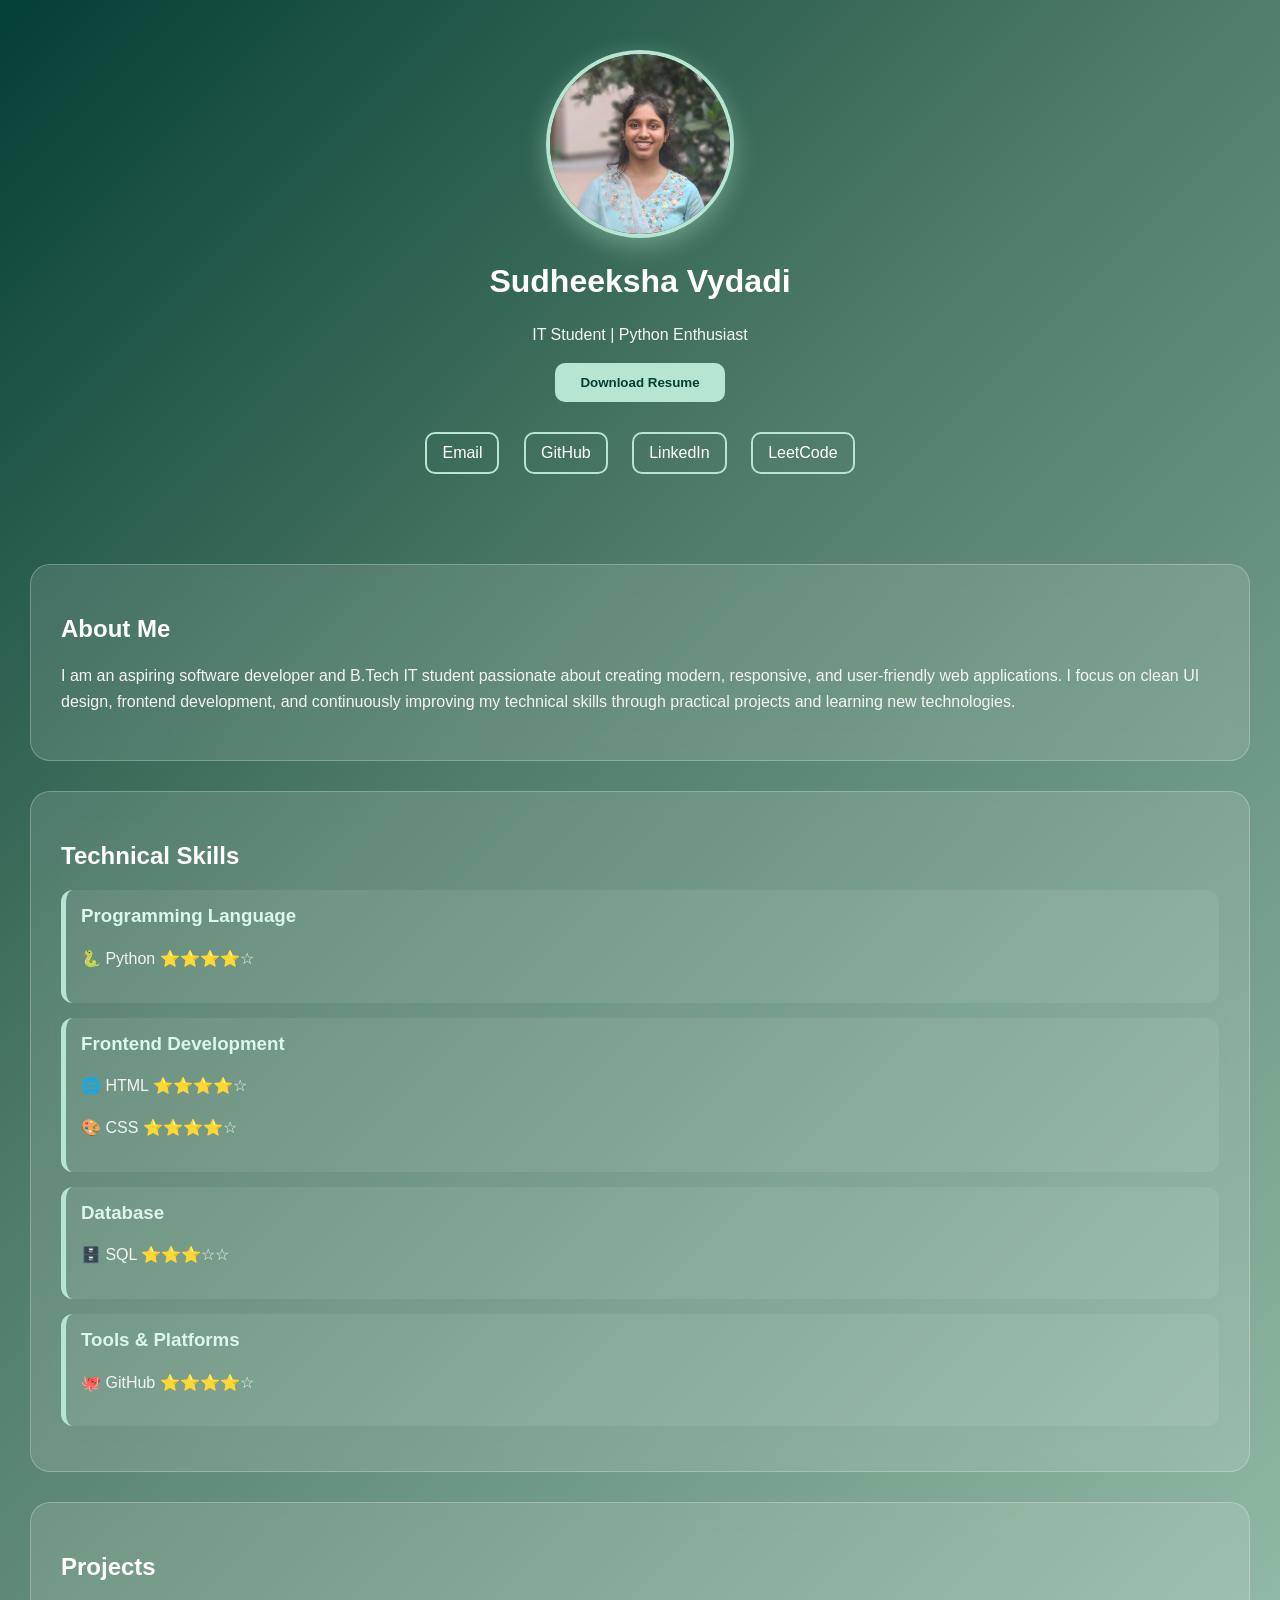
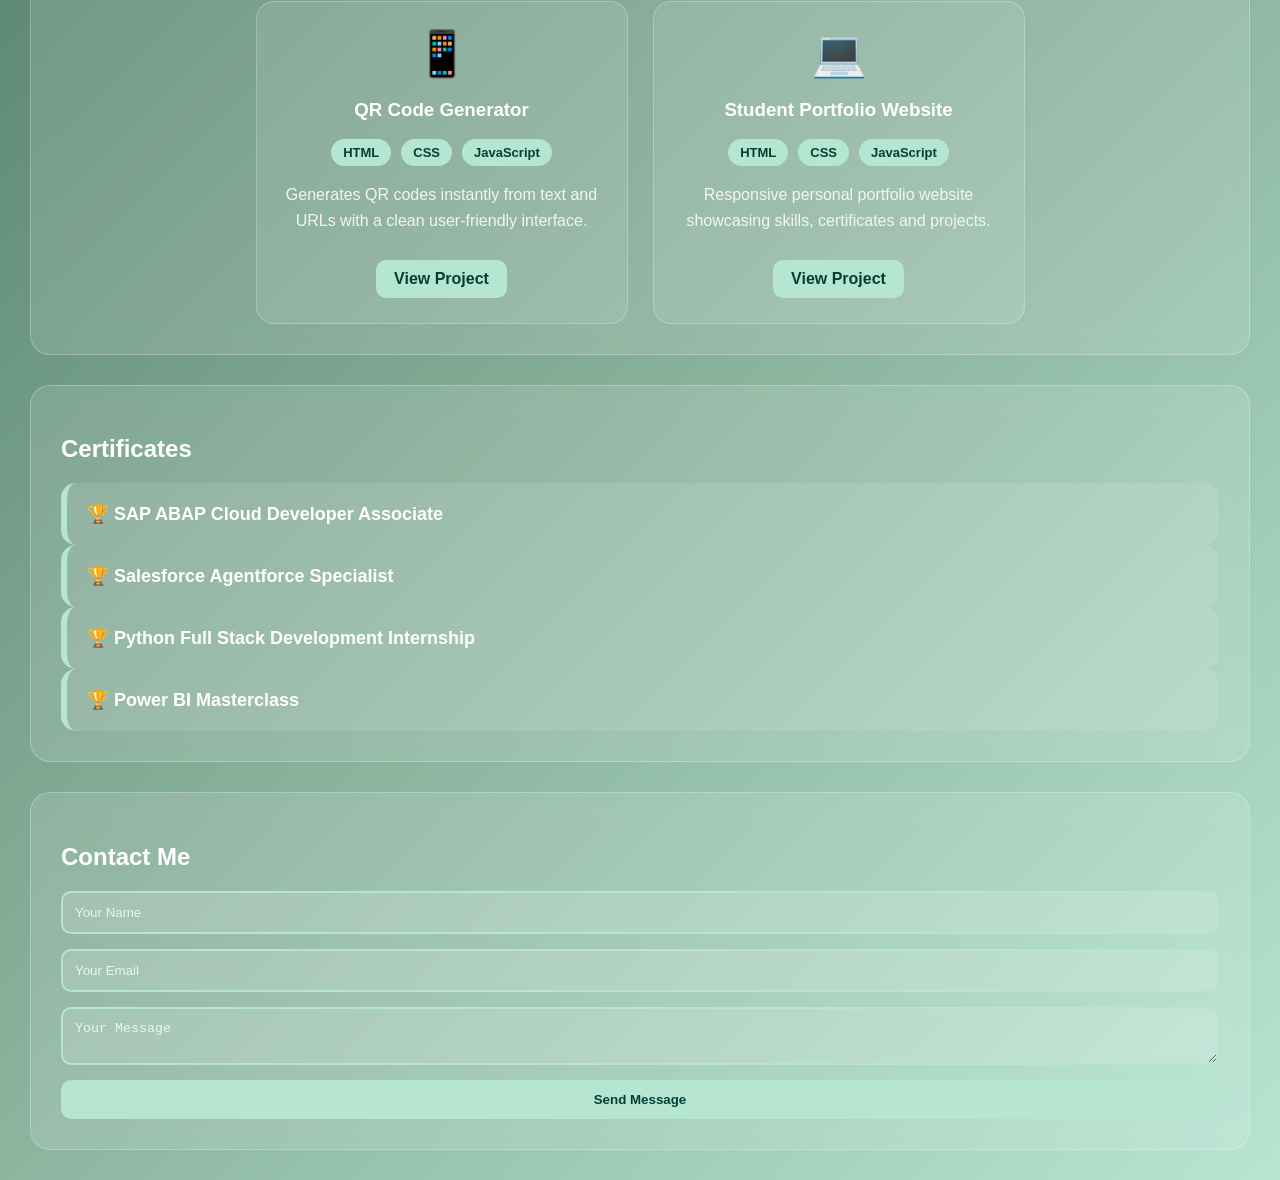
==== commit e0717e9b: "Portfolio update" ====
--- a/index.html
+++ b/index.html
@@ -14,8 +14,7 @@
 
     <header>
 
-        <img src="images/profile.jpg" class="profile-pic">
-
+        <img src="images/profile.jpeg" class="profile-pic">
         <h1>Sudheeksha Vydadi</h1>
 
         <p>
@@ -23,10 +22,6 @@
             <span id="typing"></span>
         </p>
 
-        <button onclick="darkMode()" class="btn">
-            Dark Mode
-        </button>
-
         <a href="resume.pdf" target="_blank">
             <button class="btn">
                 Download Resume
@@ -35,23 +30,15 @@
 
         <div class="social-links">
 
-            <a href="mailto:sudheekshavydadi@gmail.com">
-                Email
-            </a>
-
-            <a href="https://github.com/Sudheeksha02" target="_blank">
-                GitHub
-            </a>
-
-            <a href="https://linkedin.com/in/sudheeksha-vydadi-b75727293" target="_blank">
-                LinkedIn
-            </a>
-
-            <a href="https://leetcode.com/u/vydadisudheeksha/" target="_blank">
-                LeetCode
-            </a>
-
-        </div>
+    <a href="mailto:sudheekshavydadi@gmail.com">Email</a>
+
+    <a href="https://github.com/Sudheeksha02" target="_blank">GitHub</a>
+
+    <a href="https://linkedin.com/in/sudheeksha-vydadi-b75727293" target="_blank">LinkedIn</a>
+
+    <a href="https://leetcode.com/u/vydadisudheeksha/" target="_blank">LeetCode</a>
+
+</div>
 
     </header>
 
@@ -159,37 +146,37 @@
 
     <section class="certificates">
 
-        <h2>Certificates</h2>
-
-        <ul>
-
-    <li>
-        <a href="https://drive.google.com/file/d/1lMYAMYh0lyj6Qc3VEWHPuq5QW7JbZGQ_/view?usp=sharing" target="_blank">
-            SAP ABAP Cloud Developer Associate
-        </a>
-    </li>
-
-    <li>
-        <a href="https://drive.google.com/file/d/1GV9tC7lNuH97Q9j9Hue0yiNf9JGOrpWC/view?usp=sharing" target="_blank">
-            Salesforce Agentforce Specialist
-        </a>
-    </li>
-
-    <li>
-        <a href="https://drive.google.com/file/d/1A_77RI1RudDIv2Agkr7TY2UHFU8W1Niy/view?usp=sharing" target="_blank">
-            Python Full Stack Development Internship
-        </a>
-    </li>
-
-    <li>
-        <a href="https://drive.google.com/file/d/1RMo62B4-idDJcNVbULQBoCHDvSKqVZRG/view?usp=sharing" target="_blank">
-            Power BI Masterclass
-        </a>
-    </li>
-
-</ul>
-
-    </section>
+    <h2>Certificates</h2>
+
+    <div class="certificates-container">
+
+        <a href="https://drive.google.com/file/d/1lMYAMYh0lyj6Qc3VEWHPuq5QW7JbZGQ_/view?usp=sharing"
+           target="_blank"
+           class="certificate-card">
+           🏆 SAP ABAP Cloud Developer Associate
+        </a>
+
+        <a href="https://drive.google.com/file/d/1GV9tC7lNuH97Q9j9Hue0yiNf9JGOrpWC/view?usp=sharing"
+           target="_blank"
+           class="certificate-card">
+           🏆 Salesforce Agentforce Specialist
+        </a>
+
+        <a href="https://drive.google.com/file/d/1A_77RI1RudDIv2Agkr7TY2UHFU8W1Niy/view?usp=sharing"
+           target="_blank"
+           class="certificate-card">
+           🏆 Python Full Stack Development Internship
+        </a>
+
+        <a href="https://drive.google.com/file/d/1RMo62B4-idDJcNVbULQBoCHDvSKqVZRG/view?usp=sharing"
+           target="_blank"
+           class="certificate-card">
+           🏆 Power BI Masterclass
+        </a>
+
+    </div>
+
+</section>
 
     <!-- CONTACT -->
 
@@ -213,14 +200,6 @@
 
     </section>
 
-    <!-- CHATBOT -->
-
-    <div class="chatbot">
-        💬 Hi! Welcome to my portfolio.
-    </div>
-
-    <script src="script.js"></script>
-
+<script src="script.js"></script>
 </body>
-
 </html>
--- a/style.css
+++ b/style.css
@@ -1,403 +1,276 @@
 body{
-    background:#0f172a;
-    color:white;
-    font-family:Arial,sans-serif;
-    margin:0;
-    padding:0;
-}
+background:linear-gradient(
+135deg,
+#043F34 0%,
+#4F7C68 30%,
+#87B09A 65%,
+#B6E5D2 100%
+);
+color:white;
+font-family:Arial,sans-serif;
+margin:0;
+padding:0;
+min-height:100vh;
+}
+
+/* HEADER */
 
 header{
-    text-align:center;
-    padding:50px;
-    background:rgba(255,255,255,0.05);
-    backdrop-filter:blur(10px);
-    box-shadow:0 0 20px cyan;
+text-align:center;
+padding:50px 20px;
 }
 
 .profile-pic{
-    width:170px;
-    height:170px;
-    border-radius:50%;
-    border:4px solid cyan;
-    object-fit:cover;
-    box-shadow:0 0 25px cyan;
+width:180px;
+height:180px;
+border-radius:50%;
+object-fit:cover;
+border:4px solid #B6E5D2;
+box-shadow:0 8px 25px rgba(182,229,210,0.4);
 }
 
 h1,h2,h3{
-    color:white;
-}
+color:white;
+}
+
+p{
+color:#F4F4F4;
+line-height:1.6;
+}
+
+/* SECTIONS */
+
+section{
+background:rgba(255,255,255,0.12);
+backdrop-filter:blur(12px);
+-webkit-backdrop-filter:blur(12px);
+margin:30px;
+padding:30px;
+border-radius:20px;
+border:1px solid rgba(255,255,255,0.25);
+}
+
+/* BUTTONS */
 
 .btn{
-    background:cyan;
-    color:black;
-    padding:12px 25px;
-    border:none;
-    border-radius:10px;
-    cursor:pointer;
-    transition:0.3s;
+background:#B6E5D2;
+color:#043F34;
+border:none;
+border-radius:10px;
+padding:12px 25px;
+cursor:pointer;
+transition:0.3s;
+font-weight:bold;
 }
 
 .btn:hover{
-    transform:scale(1.1);
-    box-shadow:0 0 20px cyan;
+background:#D2F0E4;
+transform:translateY(-2px);
+}
+
+/* SOCIAL LINKS */
+
+.social-links{
+margin-top:20px;
+}
+
+.social-links a{
+text-decoration:none;
+color:white;
+margin:10px;
+padding:10px 15px;
+border:2px solid #B6E5D2;
+border-radius:10px;
+transition:0.3s;
+display:inline-block;
+}
+
+.social-links a:hover
+
+/* PROGRESS BAR */
+
+#progress-bar{
+position:fixed;
+top:0;
+left:0;
+width:0%;
+height:5px;
+background:#B6E5D2;
+z-index:999;
+}
+
+/* SKILLS */
+
+.skill-category{
+background:rgba(255,255,255,0.08);
+padding:15px;
+margin-bottom:15px;
+border-radius:12px;
+border-left:5px solid #B6E5D2;
+}
+
+.skill-category h3{
+margin-top:0;
+color:#DDF6EA;
+}
+
+/* PROJECTS */
+
+.projects-container{
+display:flex;
+flex-wrap:wrap;
+justify-content:center;
+gap:25px;
+}
+
+.project-card{
+width:320px;
+background:rgba(255,255,255,0.10);
+padding:25px;
+border-radius:18px;
+text-align:center;
+border:1px solid rgba(255,255,255,0.25);
+transition:0.3s;
+}
+
+.project-card:hover{
+transform:translateY(-5px);
+}
+
+.project-icon{
+font-size:45px;
+}
+
+.tech-stack{
+display:flex;
+justify-content:center;
+flex-wrap:wrap;
+gap:10px;
+margin:15px 0;
+}
+
+.tech-stack span{
+background:#B6E5D2;
+color:#043F34;
+padding:6px 12px;
+border-radius:20px;
+font-size:13px;
+font-weight:bold;
+}
+
+.project-btn{
+display:inline-block;
+margin-top:10px;
+background:#B6E5D2;
+color:#043F34;
+text-decoration:none;
+padding:10px 18px;
+border-radius:10px;
+font-weight:bold;
+}
+
+.project-btn:hover
+
+/* CERTIFICATES */
+
+.certificates-container{
+display:flex;
+flex-direction:column;
+gap:15px;
+}
+
+.certificate-card{
+display:block;
+background:rgba(255,255,255,0.10);
+color:white;
+text-decoration:none;
+padding:20px;
+border-radius:15px;
+border-left:6px solid #B6E5D2;
+font-weight:600;
+font-size:18px;
+transition:0.3s;
+}
+
+.certificate-card:hover{
+background:rgba(255,255,255,0.20);
+}
+
+/* CONTACT */
+
+.contact-form form{
+display:flex;
+flex-direction:column;
+}
+
+.contact-form input,
+.contact-form textarea{
+margin-bottom:15px;
+padding:12px;
+border-radius:10px;
+border:2px solid #B6E5D2;
+background:rgba(255,255,255,0.15);
+color:white;
+}
+
+.contact-form input::placeholder,
+.contact-form textarea::placeholder{
+color:#E8F7F0;
+}
+
+/* MOBILE */
+
+@media(max-width:768px){
+
+```
+header{
+    padding:30px 15px;
+}
+
+.profile-pic{
+    width:140px;
+    height:140px;
 }
 
 section{
-    background:rgba(255,255,255,0.08);
-    margin:30px;
-    padding:30px;
-    border-radius:20px;
-    box-shadow:0 0 15px cyan;
-    transition:0.3s;
-}
-
-section:hover{
-    transform:translateY(-5px);
-    box-shadow:0 0 25px cyan;
-}
-
-.circle{
-    width:100px;
-    height:100px;
-    margin:auto;
-    border-radius:50%;
-    border:8px solid cyan;
-    display:flex;
-    justify-content:center;
-    align-items:center;
-    font-size:20px;
-    font-weight:bold;
-    box-shadow:0 0 20px cyan;
-}
-
-.project-card{
+    margin:15px;
     padding:20px;
-    margin-top:20px;
-    border-radius:15px;
-    background:rgba(255,255,255,0.08);
-    transition:0.4s;
-}
-
-.project-card:hover{
-    transform:scale(1.03);
-    box-shadow:0 0 20px cyan;
-}
-
-.contact-form form{
+}
+
+.btn{
+    width:100%;
+    margin-top:10px;
+}
+
+.social-links{
     display:flex;
     flex-direction:column;
-}
-
-.contact-form input,
-.contact-form textarea{
-    margin-bottom:15px;
-    padding:12px;
-    border-radius:10px;
-    border:none;
-}
-
-.chatbot{
-    position:fixed;
-    bottom:20px;
-    right:20px;
-    background:cyan;
-    color:black;
-    padding:15px;
-    border-radius:15px;
-    font-weight:bold;
-    box-shadow:0 0 20px cyan;
-}
-
-.dark{
-    background:black;
-}
-
-.social-links{
-    margin-top:20px;
+    gap:10px;
+    align-items:center;
 }
 
 .social-links a{
-    text-decoration:none;
-    color:cyan;
-    margin:10px;
-    padding:10px 15px;
-    border:1px solid cyan;
-    border-radius:10px;
-    transition:0.3s;
-}
-
-.social-links a:hover{
-    background:cyan;
-    color:black;
-    box-shadow:0 0 20px cyan;
-}
-
-#progress-bar{
-    position:fixed;
-    top:0;
-    left:0;
-    width:0%;
-    height:5px;
-    background:cyan;
-    z-index:999;
-    box-shadow:0 0 10px cyan;
-}
-
-.certificates a{
-    color:white;
-    text-decoration:none;
-    font-weight:bold;
-}
-
-.certificates a:hover{
-    color:cyan;
-    text-shadow:0 0 10px cyan;
-}
-
-@media(max-width:768px){
-
-    section{
-        margin:15px;
-    }
-
-    .profile-pic{
-        width:130px;
-        height:130px;
-    }
-}
-
-/* SKILLS SECTION */
-
-.skills-grid{
-    display:flex;
-    flex-wrap:wrap;
-    justify-content:center;
-    gap:20px;
-    margin-top:20px;
-}
-
-.skill-item{
-    display:flex;
+    width:80%;
+    text-align:center;
+    margin:0;
+}
+
+.projects-container{
+    flex-direction:column;
     align-items:center;
-    gap:12px;
-
-    padding:15px 20px;
-
-    background:rgba(255,255,255,0.08);
-
-    border-radius:12px;
-
-    border:1px solid cyan;
-
-    transition:0.3s;
-}
-
-.skill-item:hover{
-    transform:translateY(-5px);
-    box-shadow:0 0 15px cyan;
-}
-
-.skill-item img{
-    width:32px;
-    height:32px;
-}
-
-.skill-item span{
-    font-size:18px;
-    font-weight:600;
-    color:white;
-}
-
-.skill-category{
-    margin-bottom:20px;
-    padding-left:20px;
-    border-left:4px solid cyan;
-}
-
-.skill-category h3{
-    margin-bottom:10px;
-}
-
-.skill-category p{
-    font-size:18px;
-    margin:8px 0;
-}
-
-.projects-container{
-    display:flex;
-    flex-wrap:wrap;
-    justify-content:center;
-    gap:25px;
 }
 
 .project-card{
-    width:320px;
-    padding:25px;
-    border-radius:20px;
-    background:rgba(255,255,255,0.08);
+    width:90%;
+    box-sizing:border-box;
+}
+```
+
+}
+
+.contact-info{
     text-align:center;
-    transition:0.3s;
-    box-shadow:0 0 15px cyan;
-}
-
-.project-card:hover{
-    transform:translateY(-10px);
-    box-shadow:0 0 25px cyan;
-}
-
-.project-icon{
-    font-size:50px;
-    margin-bottom:15px;
-}
-
-.tech-stack{
-    display:flex;
-    justify-content:center;
-    gap:10px;
-    margin:15px 0;
-    flex-wrap:wrap;
-}
-
-.tech-stack span{
-    background:cyan;
-    color:black;
-    padding:6px 12px;
-    border-radius:20px;
-    font-size:13px;
-    font-weight:bold;
-}
-
-.project-btn{
-    display:inline-block;
     margin-top:15px;
-    padding:10px 20px;
-    background:cyan;
-    color:black;
-    text-decoration:none;
-    border-radius:10px;
-    font-weight:bold;
-    transition:0.3s;
-}
-
-.project-btn:hover{
-    box-shadow:0 0 20px cyan;
-}
-
-/* =========================
-   MOBILE RESPONSIVE DESIGN
-========================= */
-
-@media (max-width: 768px) {
-
-    header{
-        padding:30px 15px;
-    }
-
-    .profile-pic{
-        width:120px;
-        height:120px;
-    }
-
-    h1{
-        font-size:28px;
-    }
-
-    h2{
-        font-size:24px;
-    }
-
-    p{
-        font-size:15px;
-    }
-
-    section{
-        margin:15px;
-        padding:20px;
-    }
-
-    /* Buttons */
-
-    .btn{
-        display:block;
-        width:100%;
-        margin:10px 0;
-        box-sizing:border-box;
-    }
-
-    /* Social Links */
-
-    .social-links{
-        display:flex;
-        flex-direction:column;
-        align-items:center;
-        gap:10px;
-    }
-
-    .social-links a{
-        width:80%;
-        text-align:center;
-        margin:0;
-    }
-
-    /* Skills */
-
-    .skill-category{
-        padding-left:15px;
-    }
-
-    .skill-category p{
-        font-size:16px;
-    }
-
-    /* Projects */
-
-    .projects-container{
-        display:flex;
-        flex-direction:column;
-        align-items:center;
-        gap:20px;
-    }
-
-    .project-card{
-        width:90%;
-        max-width:350px;
-        box-sizing:border-box;
-    }
-
-    .project-icon{
-        font-size:40px;
-    }
-
-    .project-card h3{
-        font-size:20px;
-    }
-
-    .project-card p{
-        font-size:14px;
-    }
-
-    .project-btn{
-        display:block;
-        width:100%;
-        box-sizing:border-box;
-    }
-
-    /* Contact Form */
-
-    .contact-form input,
-    .contact-form textarea{
-        width:100%;
-        box-sizing:border-box;
-    }
-
-    /* Chatbot */
-
-    .chatbot{
-        right:10px;
-        bottom:10px;
-        font-size:14px;
-        padding:12px;
-        max-width:180px;
-    }
-
+    color:#e8f5ef;
+    font-size:16px;
 }
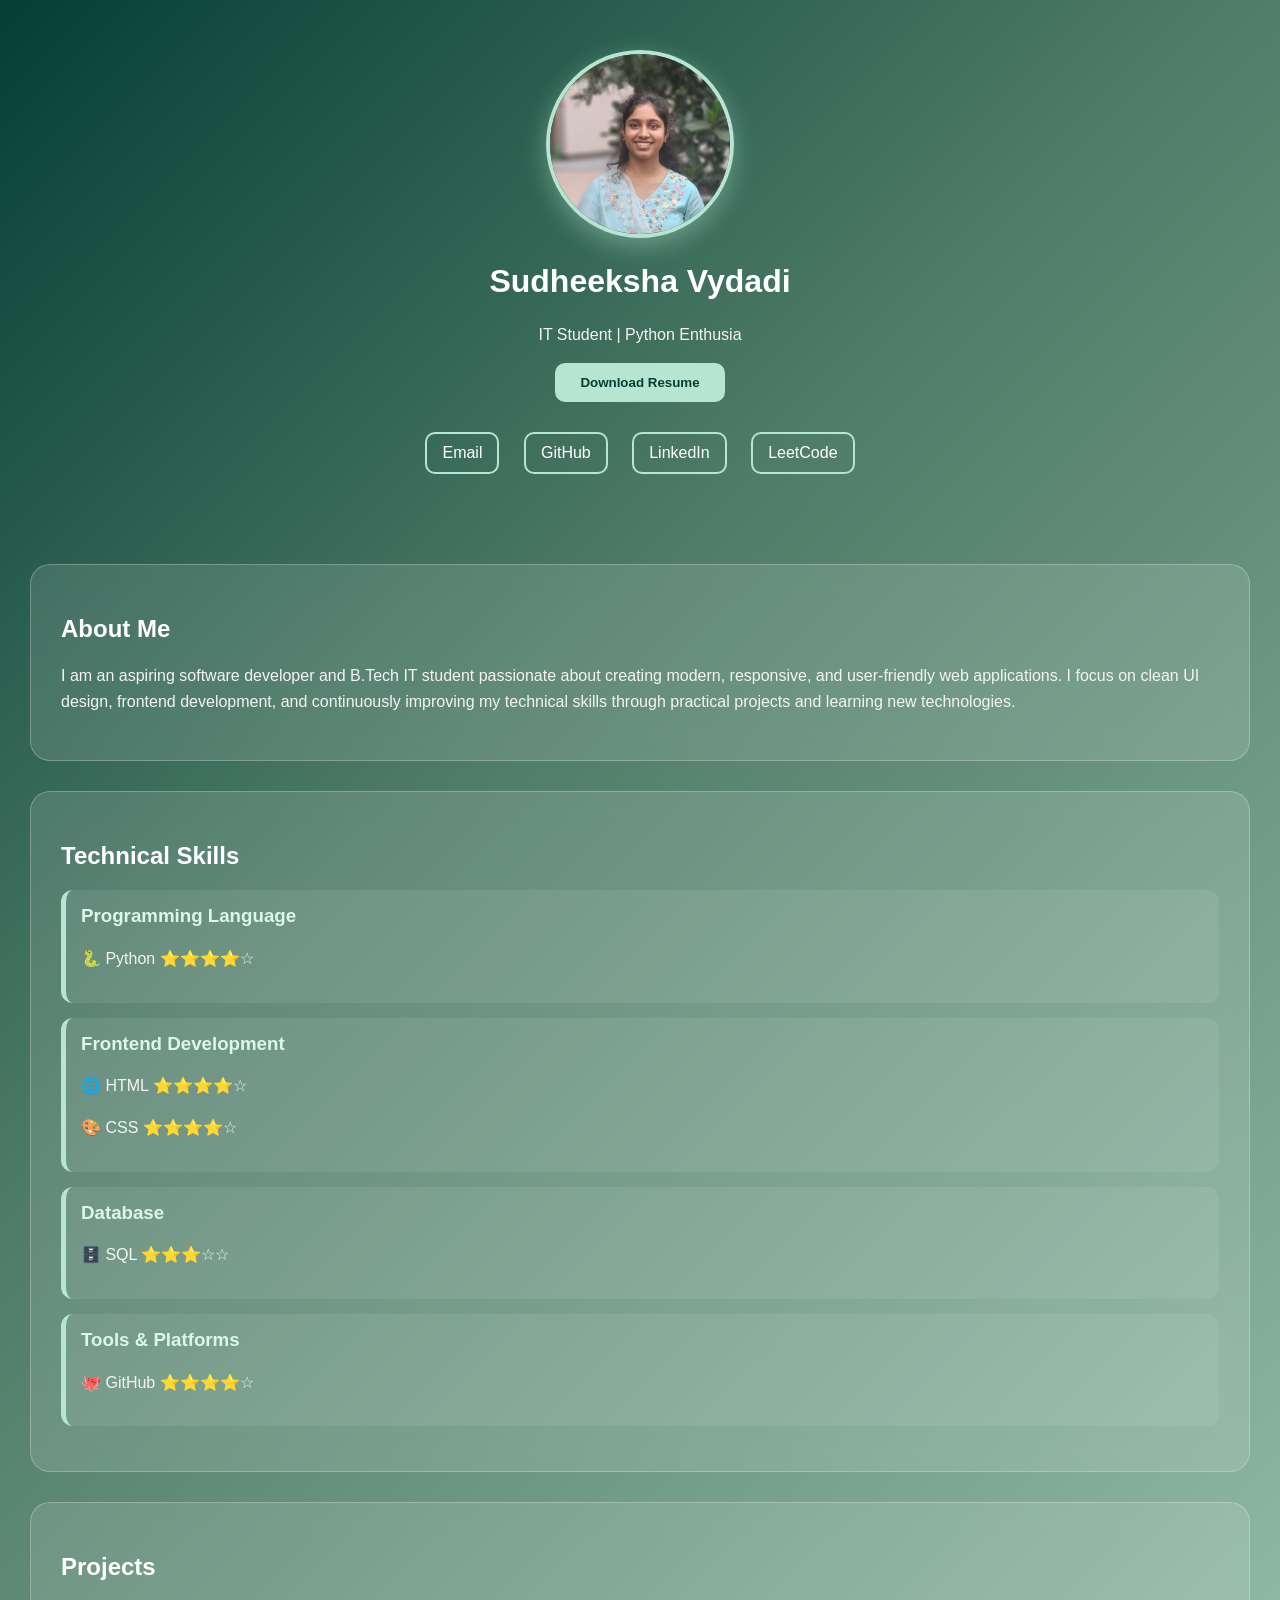
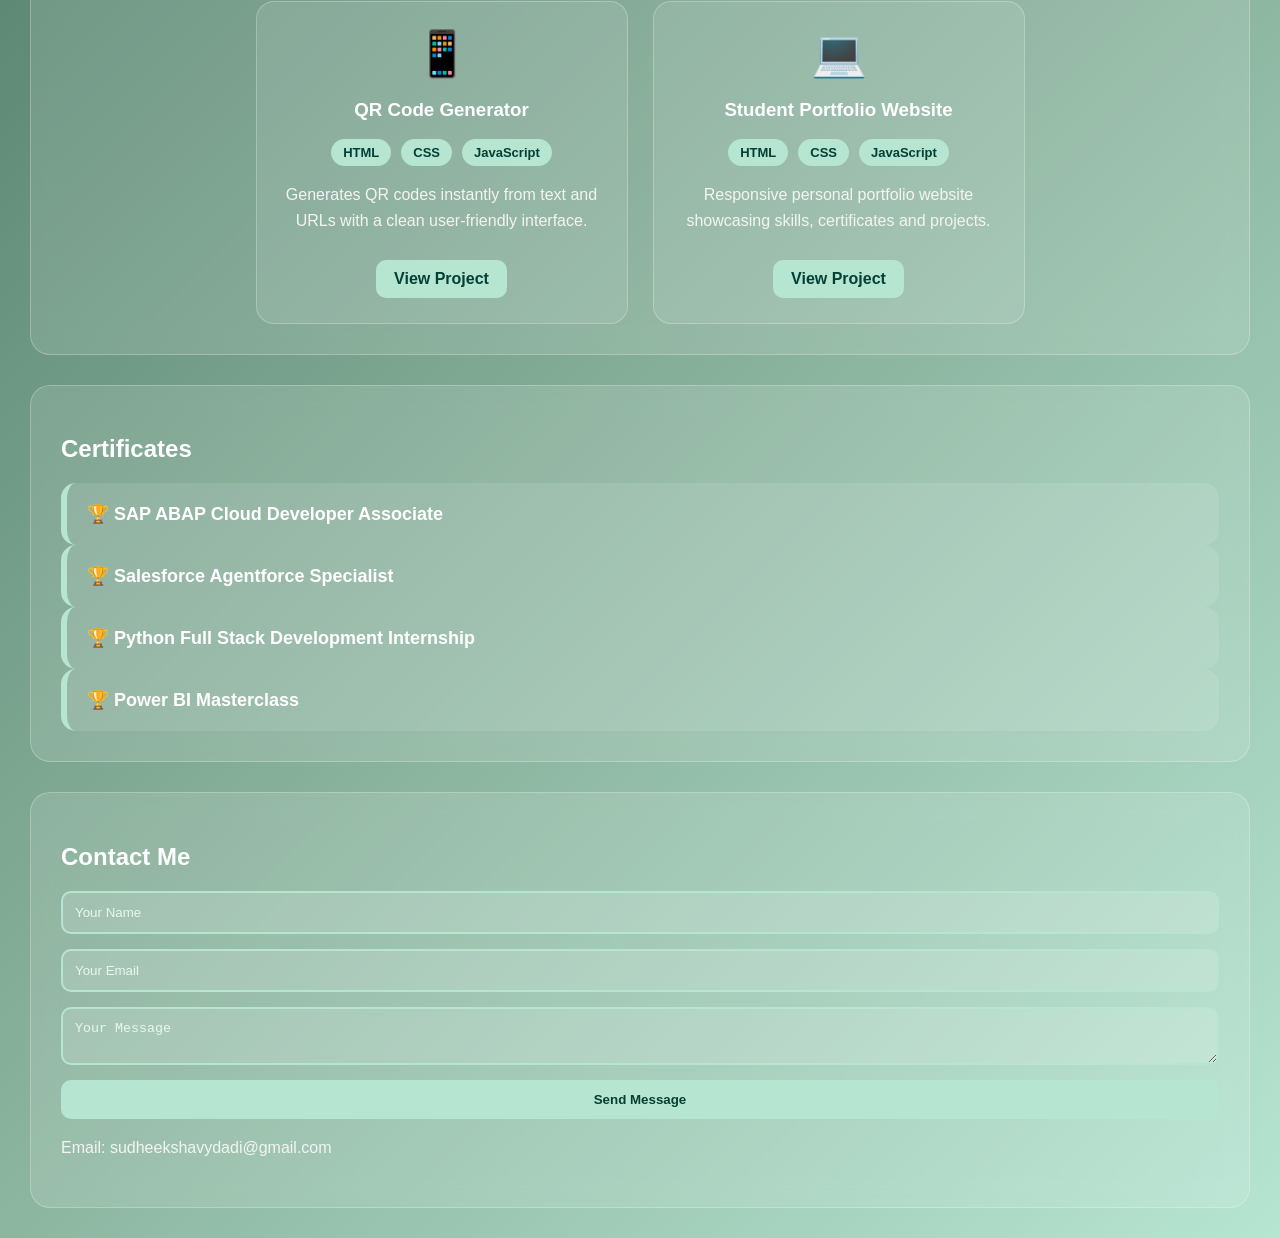
==== commit 1413d158: "Contact form working" ====
--- a/index.html
+++ b/index.html
@@ -184,22 +184,25 @@
 
         <h2>Contact Me</h2>
 
-        <form action="https://formspree.io/f/xeozzqjg" method="POST">
-
-            <input type="text" name="name" placeholder="Your Name" required>
-
-            <input type="email" name="email" placeholder="Your Email" required>
-
-            <textarea name="message" placeholder="Your Message" required></textarea>
-
-            <button type="submit" class="btn">
-                Send Message
-            </button>
-
-        </form>
+<form action="https://formspree.io/f/mnjyllok" method="POST">
+
+    <input type="text" name="name" placeholder="Your Name" required>
+
+    <input type="email" name="email" placeholder="Your Email" required>
+
+    <textarea name="message" placeholder="Your Message" required></textarea>
+
+    <button type="submit" class="btn">
+        Send Message
+    </button>
+
+</form>
+
+    <p>Email: sudheekshavydadi@gmail.com</p>
 
     </section>
 
 <script src="script.js"></script>
+
 </body>
 </html>
--- a/style.css
+++ b/style.css
@@ -222,11 +222,9 @@
 
 @media(max-width:768px){
 
-```
 header{
     padding:30px 15px;
 }
-
 .profile-pic{
     width:140px;
     height:140px;
@@ -264,7 +262,6 @@
     width:90%;
     box-sizing:border-box;
 }
-```
 
 }
 
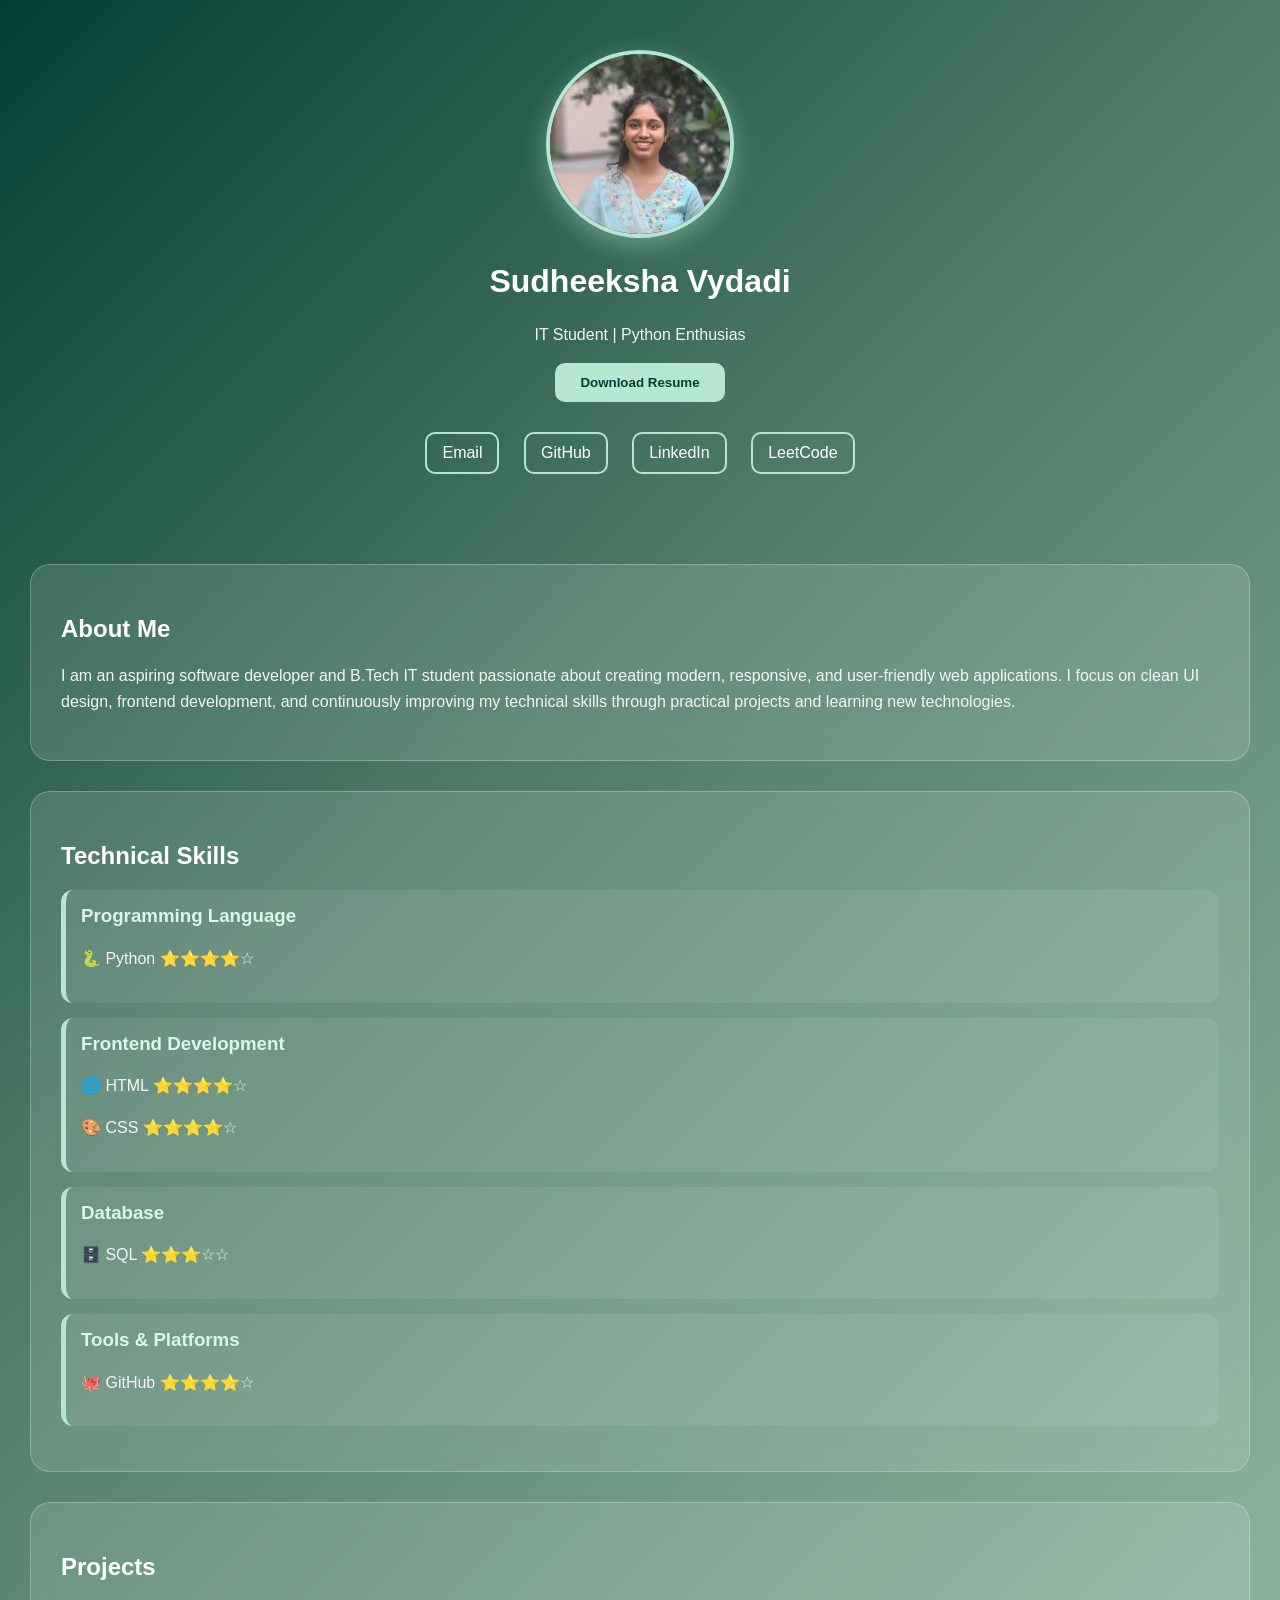
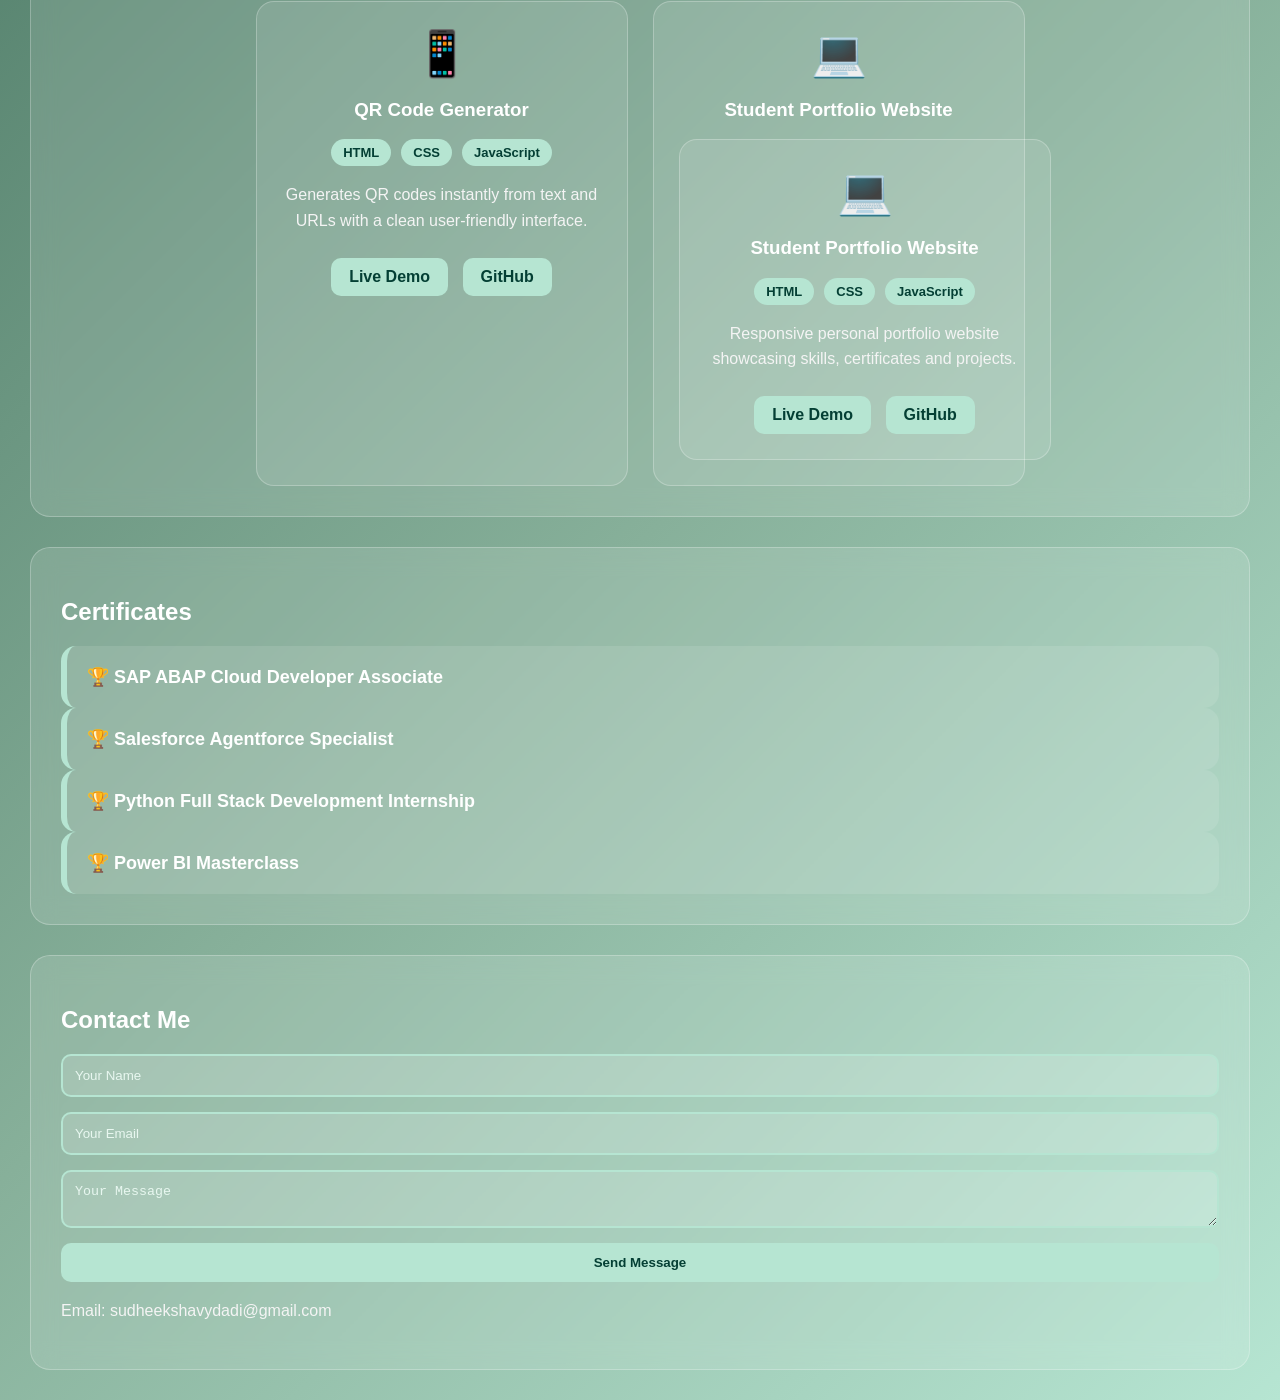
==== commit b2a58c9d: "Added project links" ====
--- a/index.html
+++ b/index.html
@@ -96,25 +96,33 @@
 
         <div class="project-card">
 
-            <div class="project-icon">📱</div>
-
-            <h3>QR Code Generator</h3>
-
-            <div class="tech-stack">
-                <span>HTML</span>
-                <span>CSS</span>
-                <span>JavaScript</span>
-            </div>
-
-            <p>
-                Generates QR codes instantly from text and URLs with a clean user-friendly interface.
-            </p>
-
-            <a href="YOUR_GITHUB_LINK" target="_blank" class="project-btn">
-                View Project
-            </a>
-
-        </div>
+    <div class="project-icon">📱</div>
+
+    <h3>QR Code Generator</h3>
+
+    <div class="tech-stack">
+        <span>HTML</span>
+        <span>CSS</span>
+        <span>JavaScript</span>
+    </div>
+
+    <p>
+        Generates QR codes instantly from text and URLs with a clean user-friendly interface.
+    </p>
+
+    <a href="https://sudheeksha02.github.io/QR-Code-Generator/"
+       target="_blank"
+       class="project-btn">
+       Live Demo
+    </a>
+
+    <a href="https://github.com/Sudheeksha02/QR-Code-Generator"
+       target="_blank"
+       class="project-btn">
+       GitHub
+    </a>
+
+</div>
 
         <div class="project-card">
 
@@ -122,20 +130,35 @@
 
             <h3>Student Portfolio Website</h3>
 
-            <div class="tech-stack">
-                <span>HTML</span>
-                <span>CSS</span>
-                <span>JavaScript</span>
-            </div>
-
-            <p>
-                Responsive personal portfolio website showcasing skills, certificates and projects.
-            </p>
-
-            <a href="YOUR_GITHUB_LINK" target="_blank" class="project-btn">
-                View Project
-            </a>
-
+           <div class="project-card">
+
+    <div class="project-icon">💻</div>
+
+    <h3>Student Portfolio Website</h3>
+
+    <div class="tech-stack">
+        <span>HTML</span>
+        <span>CSS</span>
+        <span>JavaScript</span>
+    </div>
+
+    <p>
+        Responsive personal portfolio website showcasing skills, certificates and projects.
+    </p>
+
+    <a href="https://sudheeksha02.github.io/Portfolio/"
+       target="_blank"
+       class="project-btn">
+       Live Demo
+    </a>
+
+    <a href="https://github.com/Sudheeksha02/Portfolio"
+       target="_blank"
+       class="project-btn">
+       GitHub
+    </a>
+
+</div>
         </div>
 
     </div>
--- a/style.css
+++ b/style.css
@@ -270,4 +270,21 @@
     margin-top:15px;
     color:#e8f5ef;
     font-size:16px;
+}
+
+.project-btn{
+    display:inline-block;
+    margin:8px 5px 0;
+    background:#b6e5d2;
+    color:#043f34;
+    text-decoration:none;
+    padding:10px 18px;
+    border-radius:10px;
+    font-weight:bold;
+    transition:0.3s;
+}
+
+.project-btn:hover{
+    background:#043f34;
+    color:white;
 }
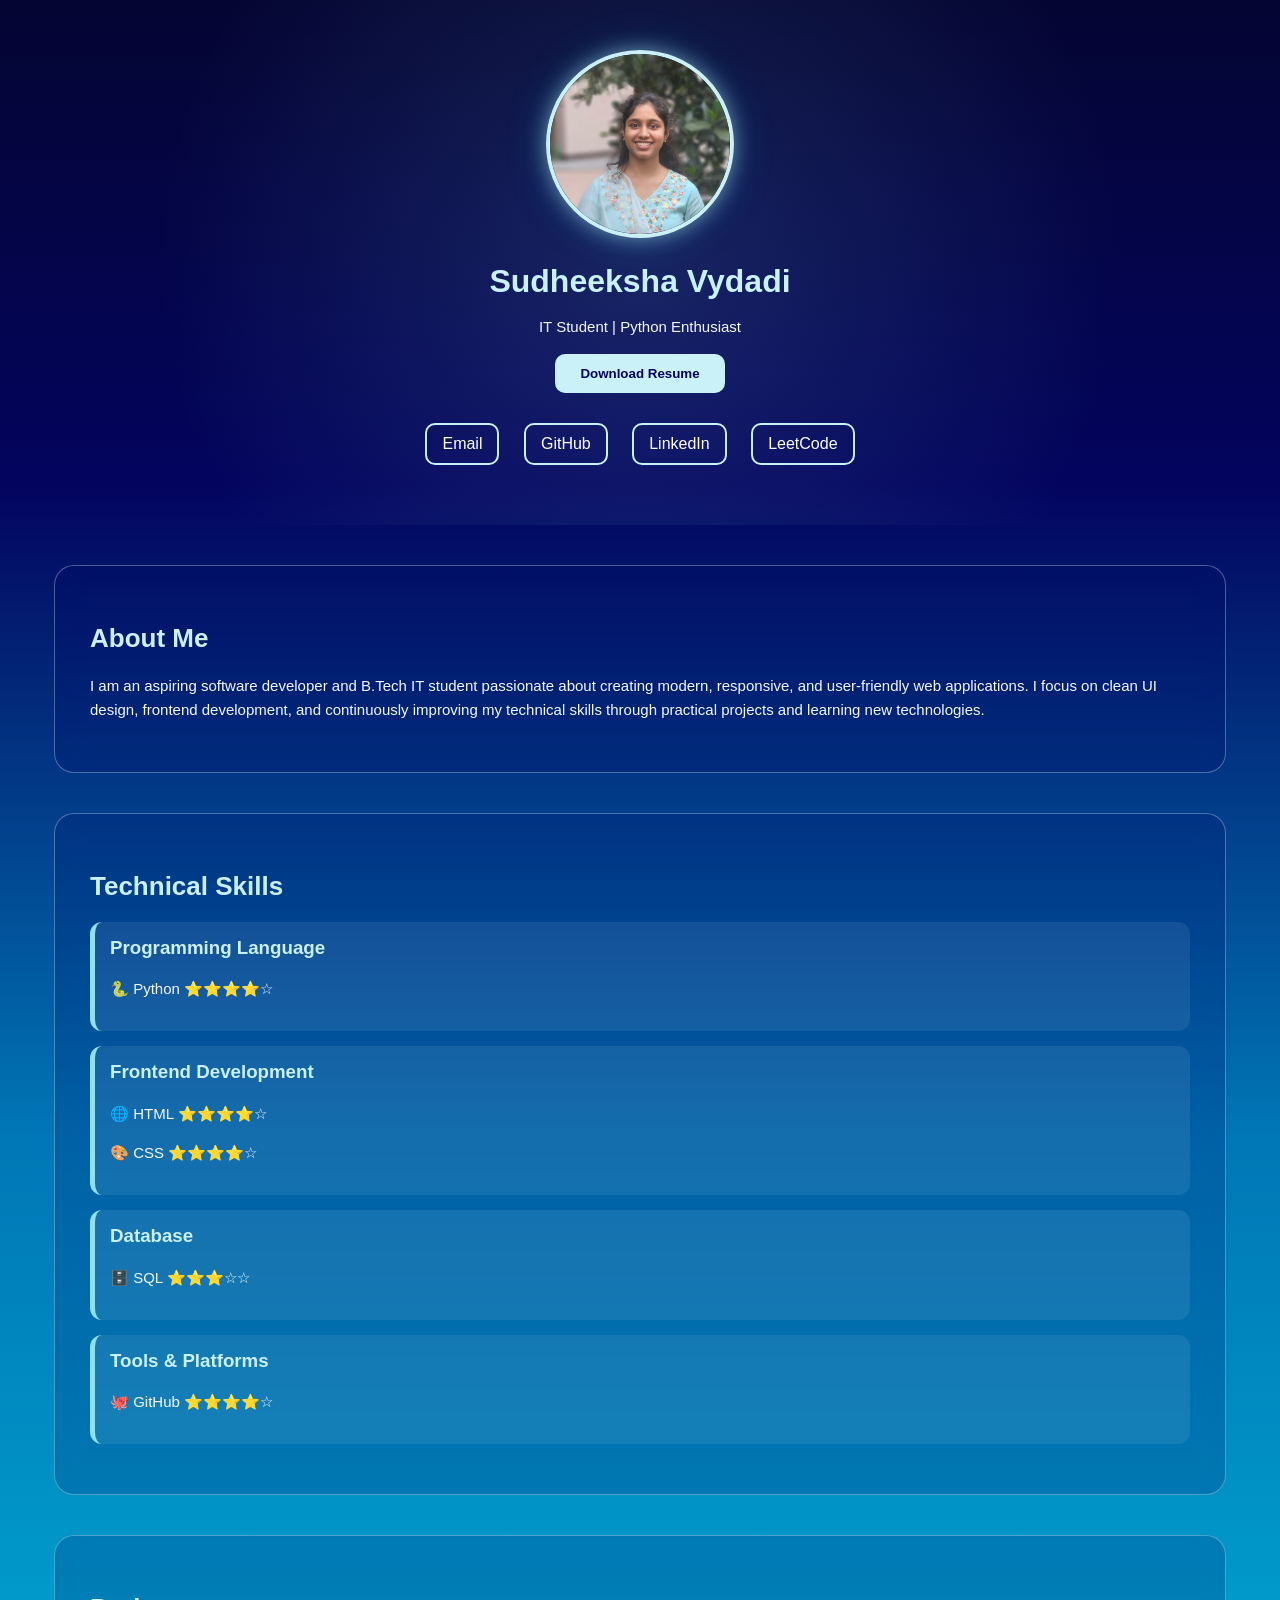
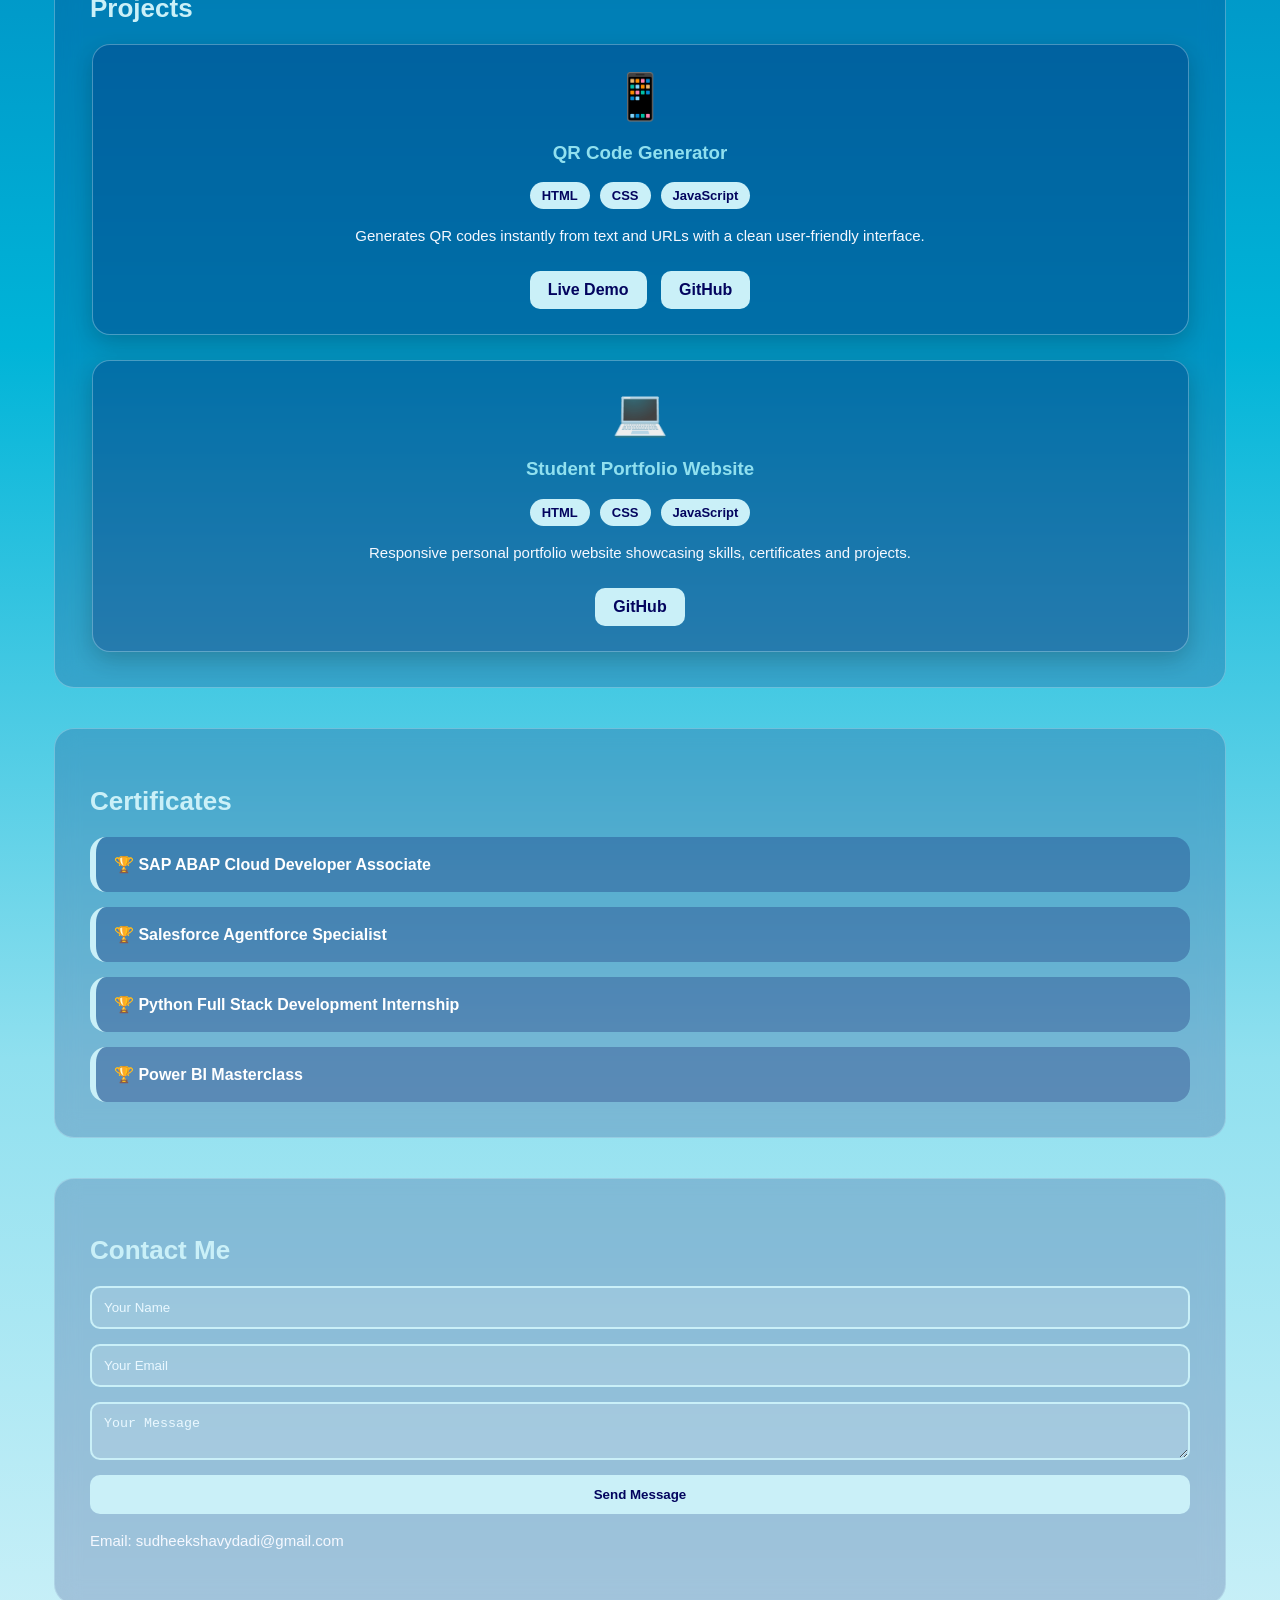
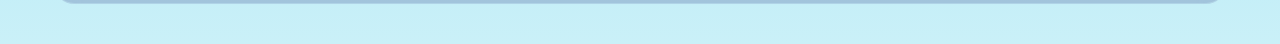
==== commit 828a7b71: "Final portfolio UI improvements" ====
--- a/index.html
+++ b/index.html
@@ -126,12 +126,6 @@
 
         <div class="project-card">
 
-            <div class="project-icon">💻</div>
-
-            <h3>Student Portfolio Website</h3>
-
-           <div class="project-card">
-
     <div class="project-icon">💻</div>
 
     <h3>Student Portfolio Website</h3>
@@ -146,12 +140,6 @@
         Responsive personal portfolio website showcasing skills, certificates and projects.
     </p>
 
-    <a href="https://sudheeksha02.github.io/Portfolio/"
-       target="_blank"
-       class="project-btn">
-       Live Demo
-    </a>
-
     <a href="https://github.com/Sudheeksha02/Portfolio"
        target="_blank"
        class="project-btn">
@@ -159,9 +147,6 @@
     </a>
 
 </div>
-        </div>
-
-    </div>
 
 </section>
 
--- a/style.css
+++ b/style.css
@@ -1,290 +1,403 @@
 body{
-background:linear-gradient(
-135deg,
-#043F34 0%,
-#4F7C68 30%,
-#87B09A 65%,
-#B6E5D2 100%
-);
-color:white;
-font-family:Arial,sans-serif;
-margin:0;
-padding:0;
-min-height:100vh;
+    background:linear-gradient(
+        to bottom,
+        #040532 0%,
+        #03045E 15%,
+        #0077B6 35%,
+        #00B4D8 60%,
+        #90E0EF 82%,
+        #CAF0F8 100%
+    );
+
+    color:white;
+    font-family:Arial,sans-serif;
+    margin:0;
+    padding:0;
+    min-height:100vh;
 }
 
 /* HEADER */
 
 header{
-text-align:center;
-padding:50px 20px;
+    text-align:center;
+    padding:50px 20px;
+
+    background:radial-gradient(
+        circle at center,
+        rgba(144,224,239,0.15),
+        transparent 70%
+    );
 }
 
 .profile-pic{
-width:180px;
-height:180px;
-border-radius:50%;
-object-fit:cover;
-border:4px solid #B6E5D2;
-box-shadow:0 8px 25px rgba(182,229,210,0.4);
-}
-
-h1,h2,h3{
-color:white;
+    width:180px;
+    height:180px;
+    border-radius:50%;
+    object-fit:cover;
+    border:4px solid #CAF0F8;
+    box-shadow:
+    0 0 20px rgba(202,240,248,0.5),
+    0 0 40px rgba(0,180,216,0.25);
+}  
+
+h1{
+    color:#CAF0F8;
+    font-size:42px;
+    margin-bottom:10px;
+}
+
+h2{
+    color:#CAF0F8;
+    font-size:32px;
+    margin-bottom:20px;
+}
+
+h3{
+    color:#90E0EF;
 }
 
 p{
-color:#F4F4F4;
-line-height:1.6;
+    color:#F5F8FF;
+    line-height:1.8;
+    font-size:16px;
+}
+
+p{
+    color:#F5F8FF;
+    line-height:1.6;
 }
 
 /* SECTIONS */
 
 section{
-background:rgba(255,255,255,0.12);
-backdrop-filter:blur(12px);
--webkit-backdrop-filter:blur(12px);
-margin:30px;
-padding:30px;
-border-radius:20px;
-border:1px solid rgba(255,255,255,0.25);
+    background:rgba(3,4,94,0.18);
+
+    backdrop-filter:blur(12px);
+    -webkit-backdrop-filter:blur(12px);
+
+    margin:30px;
+    padding:30px;
+
+    border-radius:20px;
+
+    border:1px solid rgba(202,240,248,0.35);
+}
+
+section{
+    margin:40px auto;
+    padding:35px;
+    max-width:1100px;
 }
 
 /* BUTTONS */
 
 .btn{
-background:#B6E5D2;
-color:#043F34;
-border:none;
-border-radius:10px;
-padding:12px 25px;
-cursor:pointer;
-transition:0.3s;
-font-weight:bold;
+    background:#CAF0F8;
+    color:#03045E;
+
+    border:none;
+    border-radius:10px;
+
+    padding:12px 25px;
+
+    cursor:pointer;
+    font-weight:bold;
+
+    transition:0.3s;
 }
 
 .btn:hover{
-background:#D2F0E4;
-transform:translateY(-2px);
+    background:#90E0EF;
+    transform:translateY(-3px);
 }
 
 /* SOCIAL LINKS */
 
 .social-links{
-margin-top:20px;
+    margin-top:20px;
 }
 
 .social-links a{
-text-decoration:none;
-color:white;
-margin:10px;
-padding:10px 15px;
-border:2px solid #B6E5D2;
-border-radius:10px;
-transition:0.3s;
-display:inline-block;
-}
-
-.social-links a:hover
+    text-decoration:none;
+
+    color:white;
+
+    margin:10px;
+    padding:10px 15px;
+
+    border:2px solid #CAF0F8;
+
+    border-radius:10px;
+
+    transition:0.3s;
+
+    display:inline-block;
+}
+
+.social-links a:hover{
+    background:#CAF0F8;
+    color:#03045E;
+    transform:translateY(-3px);
+}
 
 /* PROGRESS BAR */
 
 #progress-bar{
-position:fixed;
-top:0;
-left:0;
-width:0%;
-height:5px;
-background:#B6E5D2;
-z-index:999;
+    position:fixed;
+    top:0;
+    left:0;
+
+    width:0%;
+    height:5px;
+
+    background:#CAF0F8;
+
+    z-index:999;
 }
 
 /* SKILLS */
 
 .skill-category{
-background:rgba(255,255,255,0.08);
-padding:15px;
-margin-bottom:15px;
-border-radius:12px;
-border-left:5px solid #B6E5D2;
+    background:rgba(255,255,255,0.08);
+
+    padding:15px;
+    margin-bottom:15px;
+
+    border-radius:12px;
+
+    border-left:5px solid #90E0EF;
 }
 
 .skill-category h3{
-margin-top:0;
-color:#DDF6EA;
+    margin-top:0;
+    color:#CAF0F8;
 }
 
 /* PROJECTS */
 
 .projects-container{
-display:flex;
-flex-wrap:wrap;
-justify-content:center;
-gap:25px;
+    display:flex;
+    flex-wrap:wrap;
+    justify-content:center;
+    gap:25px;
 }
 
 .project-card{
-width:320px;
-background:rgba(255,255,255,0.10);
-padding:25px;
-border-radius:18px;
-text-align:center;
-border:1px solid rgba(255,255,255,0.25);
-transition:0.3s;
+    width:320px;
+
+    background:rgba(3,4,94,0.25);
+
+    padding:25px;
+
+    border-radius:18px;
+
+    text-align:center;
+
+    border:1px solid rgba(202,240,248,0.35);
+
+    transition:0.3s;
+
+    box-shadow:0 8px 25px rgba(0,0,0,0.20);
 }
 
 .project-card:hover{
-transform:translateY(-5px);
+    transform:translateY(-8px);
 }
 
 .project-icon{
-font-size:45px;
+    font-size:45px;
 }
 
 .tech-stack{
-display:flex;
-justify-content:center;
-flex-wrap:wrap;
-gap:10px;
-margin:15px 0;
+    display:flex;
+    justify-content:center;
+    flex-wrap:wrap;
+    gap:10px;
+    margin:15px 0;
 }
 
 .tech-stack span{
-background:#B6E5D2;
-color:#043F34;
-padding:6px 12px;
-border-radius:20px;
-font-size:13px;
-font-weight:bold;
+    background:#CAF0F8;
+
+    color:#03045E;
+
+    padding:6px 12px;
+
+    border-radius:20px;
+
+    font-size:13px;
+    font-weight:bold;
 }
 
 .project-btn{
-display:inline-block;
-margin-top:10px;
-background:#B6E5D2;
-color:#043F34;
-text-decoration:none;
-padding:10px 18px;
-border-radius:10px;
-font-weight:bold;
-}
-
-.project-btn:hover
+    display:inline-block;
+
+    margin:8px 5px 0;
+
+    background:#CAF0F8;
+
+    color:#03045E;
+
+    text-decoration:none;
+
+    padding:10px 18px;
+
+    border-radius:10px;
+
+    font-weight:bold;
+
+    transition:0.3s;
+}
+
+.project-btn:hover{
+    background:#00B4D8;
+    color:white;
+}
 
 /* CERTIFICATES */
 
 .certificates-container{
-display:flex;
-flex-direction:column;
-gap:15px;
+    display:flex;
+    flex-direction:column;
+    gap:15px;
 }
 
 .certificate-card{
-display:block;
-background:rgba(255,255,255,0.10);
-color:white;
-text-decoration:none;
-padding:20px;
-border-radius:15px;
-border-left:6px solid #B6E5D2;
-font-weight:600;
-font-size:18px;
-transition:0.3s;
+    display:block;
+    background:rgba(3,4,94,0.25);
+
+    color:white;
+    text-decoration:none;
+
+    padding:22px;
+
+    border-radius:16px;
+
+    border-left:6px solid #CAF0F8;
+
+    font-weight:600;
+    font-size:18px;
+
+    transition:0.3s;
 }
 
 .certificate-card:hover{
-background:rgba(255,255,255,0.20);
+    transform:translateY(-4px);
+    background:rgba(255,255,255,0.15);
+}
+
+.certificate-card:hover{
+    background:rgba(255,255,255,0.20);
+
+    transform:translateX(5px);
 }
 
 /* CONTACT */
 
 .contact-form form{
-display:flex;
-flex-direction:column;
+    display:flex;
+    flex-direction:column;
 }
 
 .contact-form input,
 .contact-form textarea{
-margin-bottom:15px;
-padding:12px;
-border-radius:10px;
-border:2px solid #B6E5D2;
-background:rgba(255,255,255,0.15);
-color:white;
+    margin-bottom:15px;
+
+    padding:12px;
+
+    border-radius:10px;
+
+    border:2px solid #CAF0F8;
+
+    background:rgba(255,255,255,0.15);
+
+    color:white;
 }
 
 .contact-form input::placeholder,
 .contact-form textarea::placeholder{
-color:#E8F7F0;
-}
-
-/* MOBILE */
-
-@media(max-width:768px){
-
-header{
-    padding:30px 15px;
-}
-.profile-pic{
-    width:140px;
-    height:140px;
-}
-
-section{
-    margin:15px;
-    padding:20px;
-}
-
-.btn{
-    width:100%;
-    margin-top:10px;
-}
-
-.social-links{
-    display:flex;
-    flex-direction:column;
-    gap:10px;
-    align-items:center;
-}
-
-.social-links a{
-    width:80%;
-    text-align:center;
-    margin:0;
-}
-
-.projects-container{
-    flex-direction:column;
-    align-items:center;
-}
-
-.project-card{
-    width:90%;
-    box-sizing:border-box;
-}
-
-}
+    color:#EAF8FF;
+}
+
+.contact-form input:focus,
+.contact-form textarea:focus{
+    outline:none;
+    border-color:#90E0EF;
+}
+
+/* CONTACT INFO */
 
 .contact-info{
     text-align:center;
     margin-top:15px;
-    color:#e8f5ef;
+    color:#EAF8FF;
     font-size:16px;
 }
 
-.project-btn{
-    display:inline-block;
-    margin:8px 5px 0;
-    background:#b6e5d2;
-    color:#043f34;
-    text-decoration:none;
-    padding:10px 18px;
-    border-radius:10px;
-    font-weight:bold;
-    transition:0.3s;
-}
-
-.project-btn:hover{
-    background:#043f34;
-    color:white;
+/* MOBILE */
+
+@media(max-width:768px){
+
+    header{
+        padding:30px 15px;
+    }
+
+    .profile-pic{
+        width:140px;
+        height:140px;
+    }
+
+    section{
+        margin:15px;
+        padding:20px;
+    }
+
+    .btn{
+        width:100%;
+        margin-top:10px;
+    }
+
+    .social-links{
+        display:flex;
+        flex-direction:column;
+        gap:10px;
+        align-items:center;
+    }
+
+    .social-links a{
+        width:80%;
+        text-align:center;
+        margin:0;
+    }
+
+    .projects-container{
+        flex-direction:column;
+        align-items:center;
+    }
+
+    .project-card{
+        width:90%;
+        box-sizing:border-box;
+    }
+}
+
+h1{
+    font-size:32px;
+}
+
+h2{
+    font-size:26px;
+}
+
+p{
+    font-size:15px;
+}
+
+.project-card{
+    width:95%;
+}
+
+.certificate-card{
+    font-size:16px;
+    padding:18px;
 }
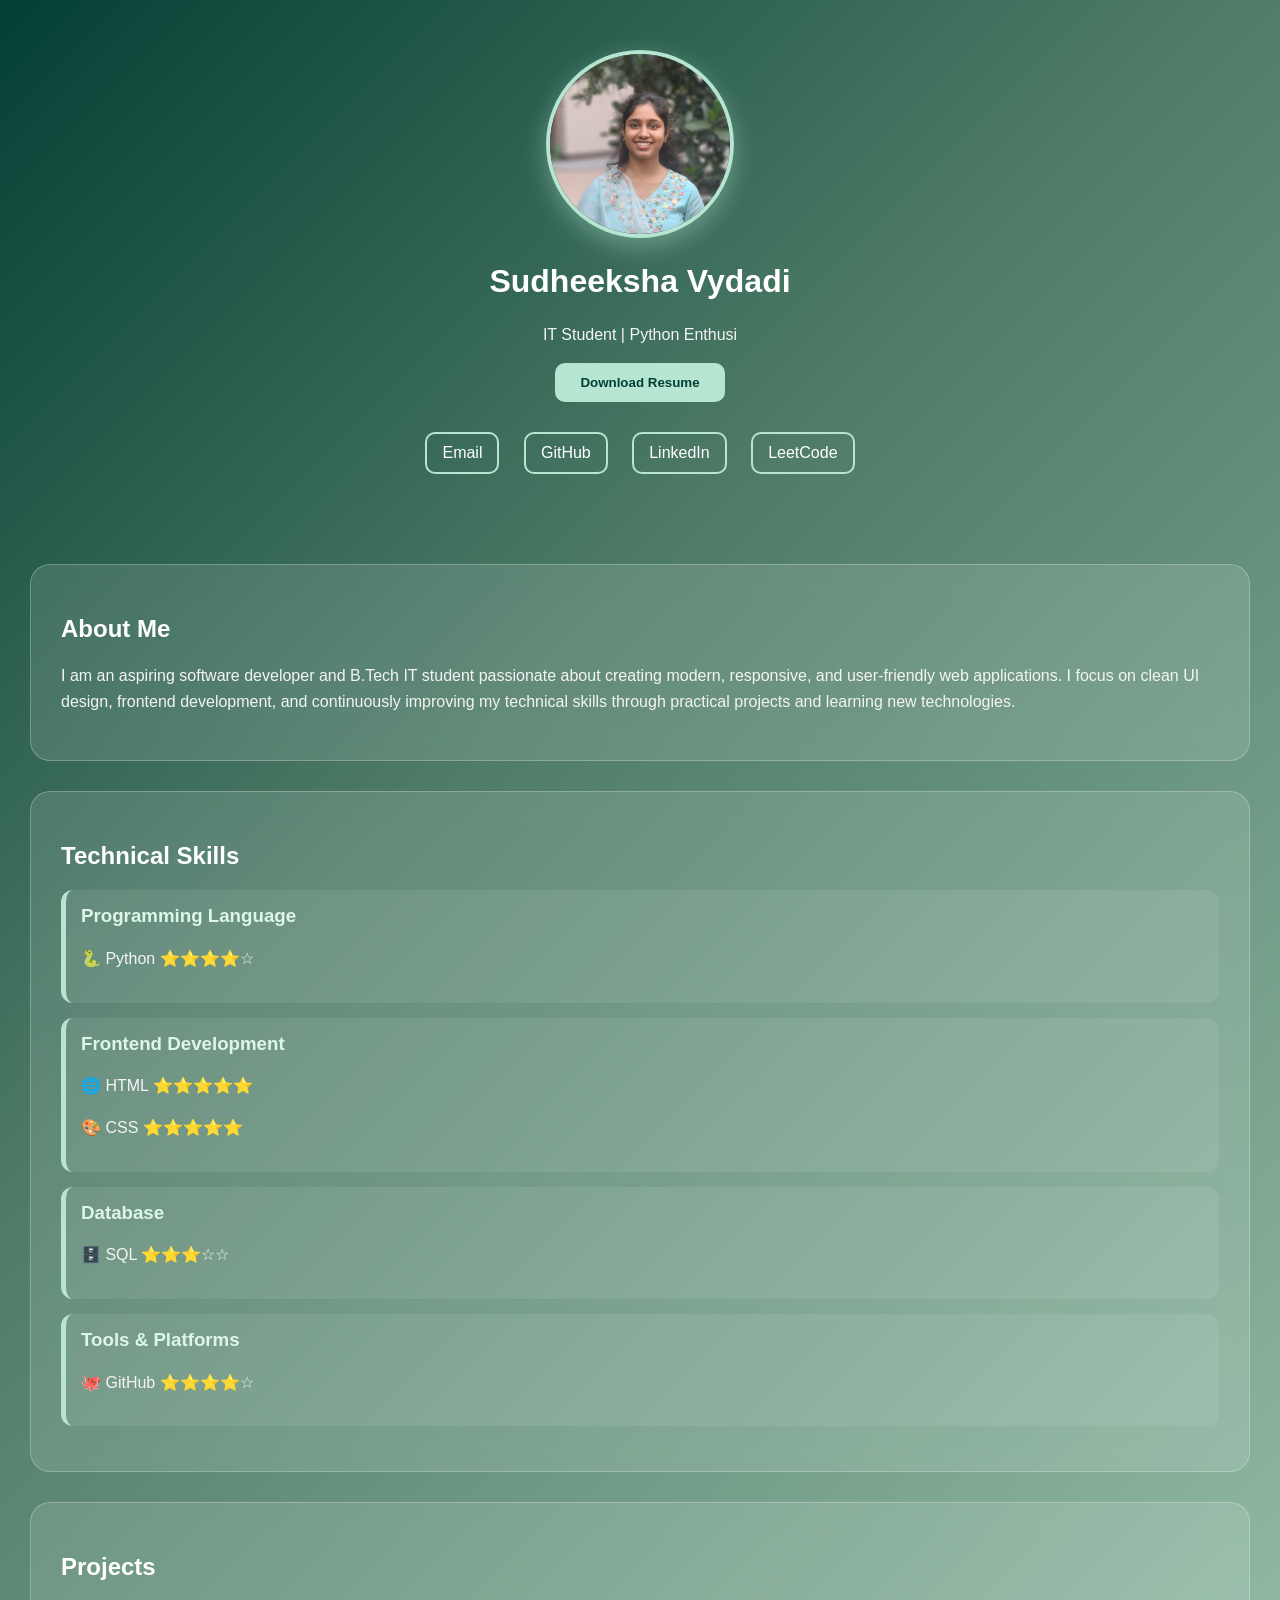
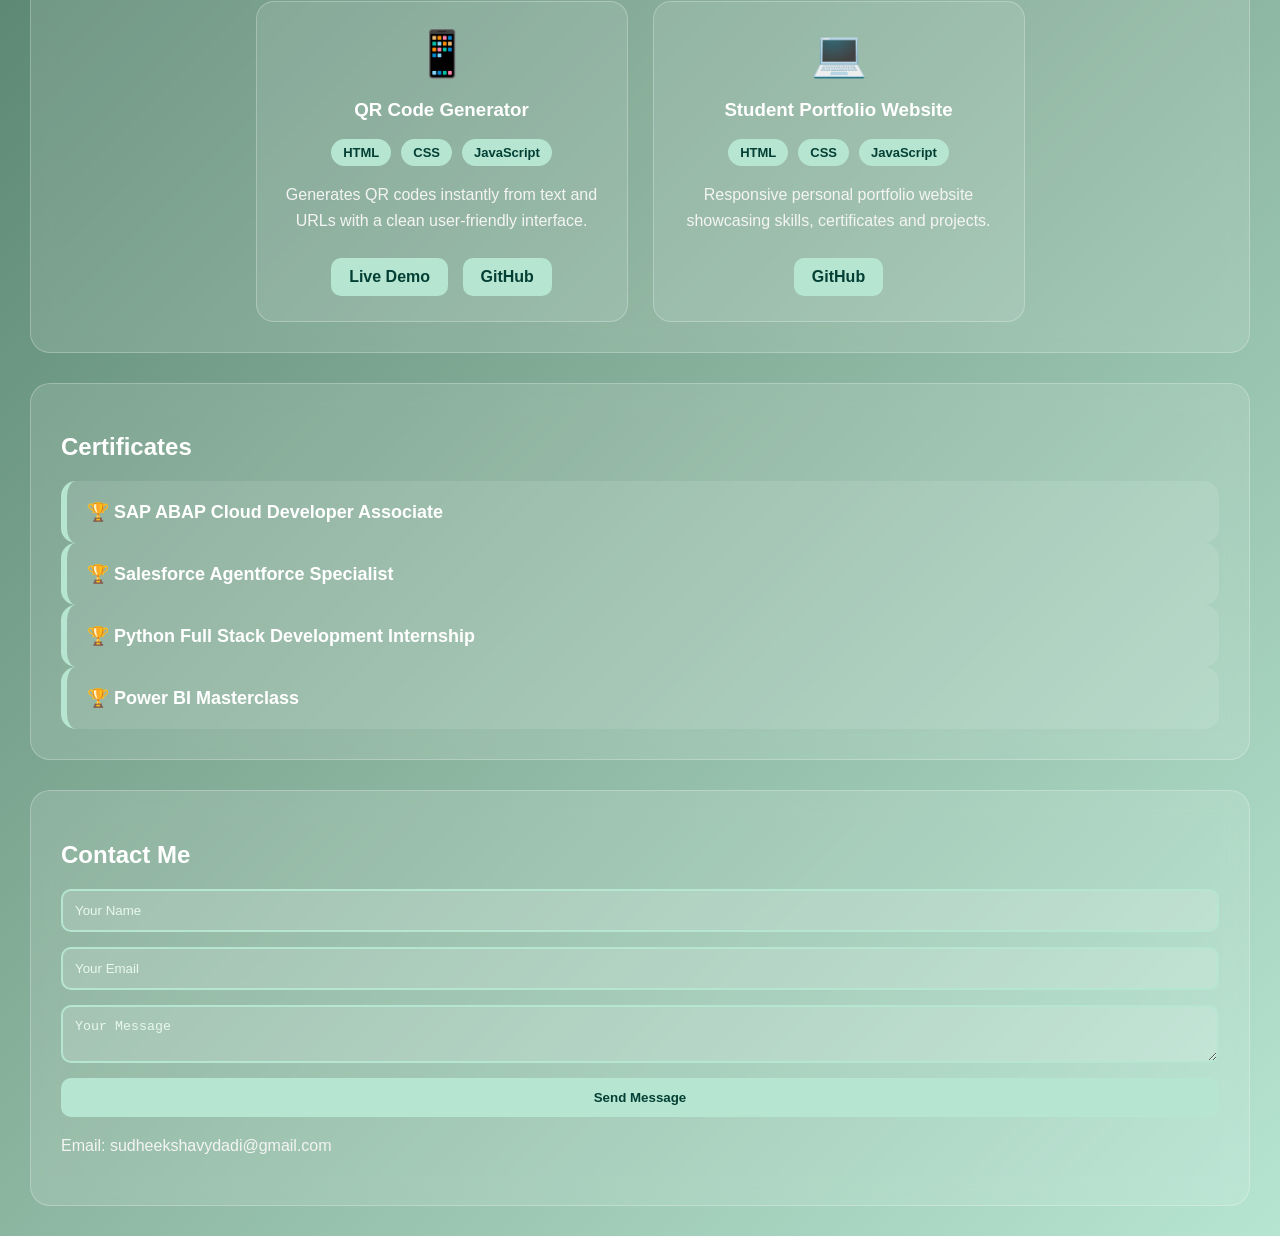
==== commit e61ab61f: "Final portfolio UI improvements" ====
--- a/index.html
+++ b/index.html
@@ -70,8 +70,8 @@
 
 <div class="skill-category">
     <h3>Frontend Development</h3>
-    <p>🌐 HTML ⭐⭐⭐⭐☆</p>
-    <p>🎨 CSS ⭐⭐⭐⭐☆</p>
+    <p>🌐 HTML ⭐⭐⭐⭐⭐</p>
+    <p>🎨 CSS ⭐⭐⭐⭐⭐</p>
 </div>
 
 <div class="skill-category">
--- a/style.css
+++ b/style.css
@@ -1,403 +1,290 @@
 body{
-    background:linear-gradient(
-        to bottom,
-        #040532 0%,
-        #03045E 15%,
-        #0077B6 35%,
-        #00B4D8 60%,
-        #90E0EF 82%,
-        #CAF0F8 100%
-    );
-
-    color:white;
-    font-family:Arial,sans-serif;
-    margin:0;
-    padding:0;
-    min-height:100vh;
+background:linear-gradient(
+135deg,
+#043F34 0%,
+#4F7C68 30%,
+#87B09A 65%,
+#B6E5D2 100%
+);
+color:white;
+font-family:Arial,sans-serif;
+margin:0;
+padding:0;
+min-height:100vh;
 }
 
 /* HEADER */
 
 header{
-    text-align:center;
-    padding:50px 20px;
-
-    background:radial-gradient(
-        circle at center,
-        rgba(144,224,239,0.15),
-        transparent 70%
-    );
+text-align:center;
+padding:50px 20px;
 }
 
 .profile-pic{
-    width:180px;
-    height:180px;
-    border-radius:50%;
-    object-fit:cover;
-    border:4px solid #CAF0F8;
-    box-shadow:
-    0 0 20px rgba(202,240,248,0.5),
-    0 0 40px rgba(0,180,216,0.25);
-}  
-
-h1{
-    color:#CAF0F8;
-    font-size:42px;
-    margin-bottom:10px;
-}
-
-h2{
-    color:#CAF0F8;
-    font-size:32px;
-    margin-bottom:20px;
-}
-
-h3{
-    color:#90E0EF;
+width:180px;
+height:180px;
+border-radius:50%;
+object-fit:cover;
+border:4px solid #B6E5D2;
+box-shadow:0 8px 25px rgba(182,229,210,0.4);
+}
+
+h1,h2,h3{
+color:white;
 }
 
 p{
-    color:#F5F8FF;
-    line-height:1.8;
-    font-size:16px;
-}
-
-p{
-    color:#F5F8FF;
-    line-height:1.6;
+color:#F4F4F4;
+line-height:1.6;
 }
 
 /* SECTIONS */
 
 section{
-    background:rgba(3,4,94,0.18);
-
-    backdrop-filter:blur(12px);
-    -webkit-backdrop-filter:blur(12px);
-
-    margin:30px;
-    padding:30px;
-
-    border-radius:20px;
-
-    border:1px solid rgba(202,240,248,0.35);
+background:rgba(255,255,255,0.12);
+backdrop-filter:blur(12px);
+-webkit-backdrop-filter:blur(12px);
+margin:30px;
+padding:30px;
+border-radius:20px;
+border:1px solid rgba(255,255,255,0.25);
+}
+
+/* BUTTONS */
+
+.btn{
+background:#B6E5D2;
+color:#043F34;
+border:none;
+border-radius:10px;
+padding:12px 25px;
+cursor:pointer;
+transition:0.3s;
+font-weight:bold;
+}
+
+.btn:hover{
+background:#D2F0E4;
+transform:translateY(-2px);
+}
+
+/* SOCIAL LINKS */
+
+.social-links{
+margin-top:20px;
+}
+
+.social-links a{
+text-decoration:none;
+color:white;
+margin:10px;
+padding:10px 15px;
+border:2px solid #B6E5D2;
+border-radius:10px;
+transition:0.3s;
+display:inline-block;
+}
+
+.social-links a:hover
+
+/* PROGRESS BAR */
+
+#progress-bar{
+position:fixed;
+top:0;
+left:0;
+width:0%;
+height:5px;
+background:#B6E5D2;
+z-index:999;
+}
+
+/* SKILLS */
+
+.skill-category{
+background:rgba(255,255,255,0.08);
+padding:15px;
+margin-bottom:15px;
+border-radius:12px;
+border-left:5px solid #B6E5D2;
+}
+
+.skill-category h3{
+margin-top:0;
+color:#DDF6EA;
+}
+
+/* PROJECTS */
+
+.projects-container{
+display:flex;
+flex-wrap:wrap;
+justify-content:center;
+gap:25px;
+}
+
+.project-card{
+width:320px;
+background:rgba(255,255,255,0.10);
+padding:25px;
+border-radius:18px;
+text-align:center;
+border:1px solid rgba(255,255,255,0.25);
+transition:0.3s;
+}
+
+.project-card:hover{
+transform:translateY(-5px);
+}
+
+.project-icon{
+font-size:45px;
+}
+
+.tech-stack{
+display:flex;
+justify-content:center;
+flex-wrap:wrap;
+gap:10px;
+margin:15px 0;
+}
+
+.tech-stack span{
+background:#B6E5D2;
+color:#043F34;
+padding:6px 12px;
+border-radius:20px;
+font-size:13px;
+font-weight:bold;
+}
+
+.project-btn{
+display:inline-block;
+margin-top:10px;
+background:#B6E5D2;
+color:#043F34;
+text-decoration:none;
+padding:10px 18px;
+border-radius:10px;
+font-weight:bold;
+}
+
+.project-btn:hover
+
+/* CERTIFICATES */
+
+.certificates-container{
+display:flex;
+flex-direction:column;
+gap:15px;
+}
+
+.certificate-card{
+display:block;
+background:rgba(255,255,255,0.10);
+color:white;
+text-decoration:none;
+padding:20px;
+border-radius:15px;
+border-left:6px solid #B6E5D2;
+font-weight:600;
+font-size:18px;
+transition:0.3s;
+}
+
+.certificate-card:hover{
+background:rgba(255,255,255,0.20);
+}
+
+/* CONTACT */
+
+.contact-form form{
+display:flex;
+flex-direction:column;
+}
+
+.contact-form input,
+.contact-form textarea{
+margin-bottom:15px;
+padding:12px;
+border-radius:10px;
+border:2px solid #B6E5D2;
+background:rgba(255,255,255,0.15);
+color:white;
+}
+
+.contact-form input::placeholder,
+.contact-form textarea::placeholder{
+color:#E8F7F0;
+}
+
+/* MOBILE */
+
+@media(max-width:768px){
+
+header{
+    padding:30px 15px;
+}
+.profile-pic{
+    width:140px;
+    height:140px;
 }
 
 section{
-    margin:40px auto;
-    padding:35px;
-    max-width:1100px;
-}
-
-/* BUTTONS */
+    margin:15px;
+    padding:20px;
+}
 
 .btn{
-    background:#CAF0F8;
-    color:#03045E;
-
-    border:none;
-    border-radius:10px;
-
-    padding:12px 25px;
-
-    cursor:pointer;
-    font-weight:bold;
-
-    transition:0.3s;
-}
-
-.btn:hover{
-    background:#90E0EF;
-    transform:translateY(-3px);
-}
-
-/* SOCIAL LINKS */
+    width:100%;
+    margin-top:10px;
+}
 
 .social-links{
-    margin-top:20px;
-}
-
-.social-links a{
-    text-decoration:none;
-
-    color:white;
-
-    margin:10px;
-    padding:10px 15px;
-
-    border:2px solid #CAF0F8;
-
-    border-radius:10px;
-
-    transition:0.3s;
-
-    display:inline-block;
-}
-
-.social-links a:hover{
-    background:#CAF0F8;
-    color:#03045E;
-    transform:translateY(-3px);
-}
-
-/* PROGRESS BAR */
-
-#progress-bar{
-    position:fixed;
-    top:0;
-    left:0;
-
-    width:0%;
-    height:5px;
-
-    background:#CAF0F8;
-
-    z-index:999;
-}
-
-/* SKILLS */
-
-.skill-category{
-    background:rgba(255,255,255,0.08);
-
-    padding:15px;
-    margin-bottom:15px;
-
-    border-radius:12px;
-
-    border-left:5px solid #90E0EF;
-}
-
-.skill-category h3{
-    margin-top:0;
-    color:#CAF0F8;
-}
-
-/* PROJECTS */
-
-.projects-container{
-    display:flex;
-    flex-wrap:wrap;
-    justify-content:center;
-    gap:25px;
-}
-
-.project-card{
-    width:320px;
-
-    background:rgba(3,4,94,0.25);
-
-    padding:25px;
-
-    border-radius:18px;
-
-    text-align:center;
-
-    border:1px solid rgba(202,240,248,0.35);
-
-    transition:0.3s;
-
-    box-shadow:0 8px 25px rgba(0,0,0,0.20);
-}
-
-.project-card:hover{
-    transform:translateY(-8px);
-}
-
-.project-icon{
-    font-size:45px;
-}
-
-.tech-stack{
-    display:flex;
-    justify-content:center;
-    flex-wrap:wrap;
-    gap:10px;
-    margin:15px 0;
-}
-
-.tech-stack span{
-    background:#CAF0F8;
-
-    color:#03045E;
-
-    padding:6px 12px;
-
-    border-radius:20px;
-
-    font-size:13px;
-    font-weight:bold;
-}
-
-.project-btn{
-    display:inline-block;
-
-    margin:8px 5px 0;
-
-    background:#CAF0F8;
-
-    color:#03045E;
-
-    text-decoration:none;
-
-    padding:10px 18px;
-
-    border-radius:10px;
-
-    font-weight:bold;
-
-    transition:0.3s;
-}
-
-.project-btn:hover{
-    background:#00B4D8;
-    color:white;
-}
-
-/* CERTIFICATES */
-
-.certificates-container{
     display:flex;
     flex-direction:column;
-    gap:15px;
-}
-
-.certificate-card{
-    display:block;
-    background:rgba(3,4,94,0.25);
-
-    color:white;
-    text-decoration:none;
-
-    padding:22px;
-
-    border-radius:16px;
-
-    border-left:6px solid #CAF0F8;
-
-    font-weight:600;
-    font-size:18px;
-
-    transition:0.3s;
-}
-
-.certificate-card:hover{
-    transform:translateY(-4px);
-    background:rgba(255,255,255,0.15);
-}
-
-.certificate-card:hover{
-    background:rgba(255,255,255,0.20);
-
-    transform:translateX(5px);
-}
-
-/* CONTACT */
-
-.contact-form form{
-    display:flex;
+    gap:10px;
+    align-items:center;
+}
+
+.social-links a{
+    width:80%;
+    text-align:center;
+    margin:0;
+}
+
+.projects-container{
     flex-direction:column;
-}
-
-.contact-form input,
-.contact-form textarea{
-    margin-bottom:15px;
-
-    padding:12px;
-
-    border-radius:10px;
-
-    border:2px solid #CAF0F8;
-
-    background:rgba(255,255,255,0.15);
-
-    color:white;
-}
-
-.contact-form input::placeholder,
-.contact-form textarea::placeholder{
-    color:#EAF8FF;
-}
-
-.contact-form input:focus,
-.contact-form textarea:focus{
-    outline:none;
-    border-color:#90E0EF;
-}
-
-/* CONTACT INFO */
+    align-items:center;
+}
+
+.project-card{
+    width:90%;
+    box-sizing:border-box;
+}
+
+}
 
 .contact-info{
     text-align:center;
     margin-top:15px;
-    color:#EAF8FF;
+    color:#e8f5ef;
     font-size:16px;
 }
 
-/* MOBILE */
-
-@media(max-width:768px){
-
-    header{
-        padding:30px 15px;
-    }
-
-    .profile-pic{
-        width:140px;
-        height:140px;
-    }
-
-    section{
-        margin:15px;
-        padding:20px;
-    }
-
-    .btn{
-        width:100%;
-        margin-top:10px;
-    }
-
-    .social-links{
-        display:flex;
-        flex-direction:column;
-        gap:10px;
-        align-items:center;
-    }
-
-    .social-links a{
-        width:80%;
-        text-align:center;
-        margin:0;
-    }
-
-    .projects-container{
-        flex-direction:column;
-        align-items:center;
-    }
-
-    .project-card{
-        width:90%;
-        box-sizing:border-box;
-    }
-}
-
-h1{
-    font-size:32px;
-}
-
-h2{
-    font-size:26px;
-}
-
-p{
-    font-size:15px;
-}
-
-.project-card{
-    width:95%;
-}
-
-.certificate-card{
-    font-size:16px;
-    padding:18px;
+.project-btn{
+    display:inline-block;
+    margin:8px 5px 0;
+    background:#b6e5d2;
+    color:#043f34;
+    text-decoration:none;
+    padding:10px 18px;
+    border-radius:10px;
+    font-weight:bold;
+    transition:0.3s;
+}
+
+.project-btn:hover{
+    background:#043f34;
+    color:white;
 }
